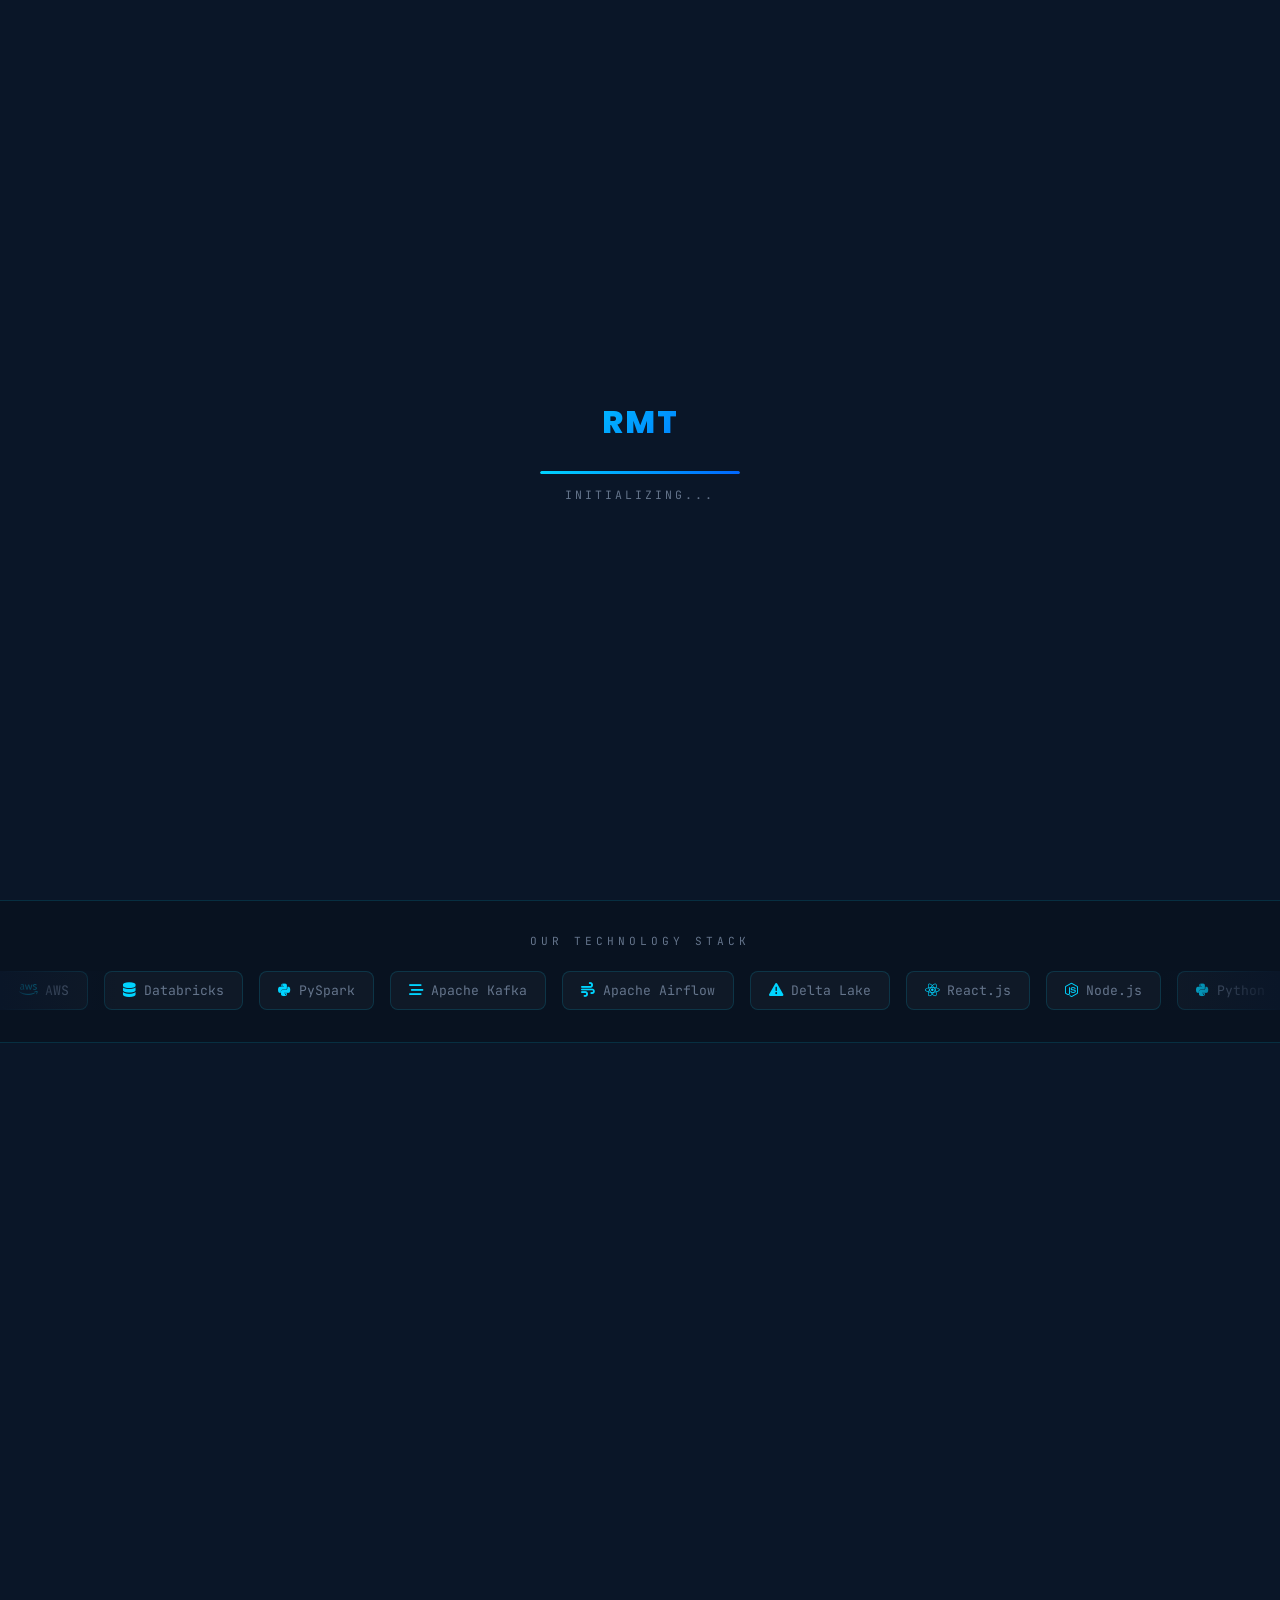
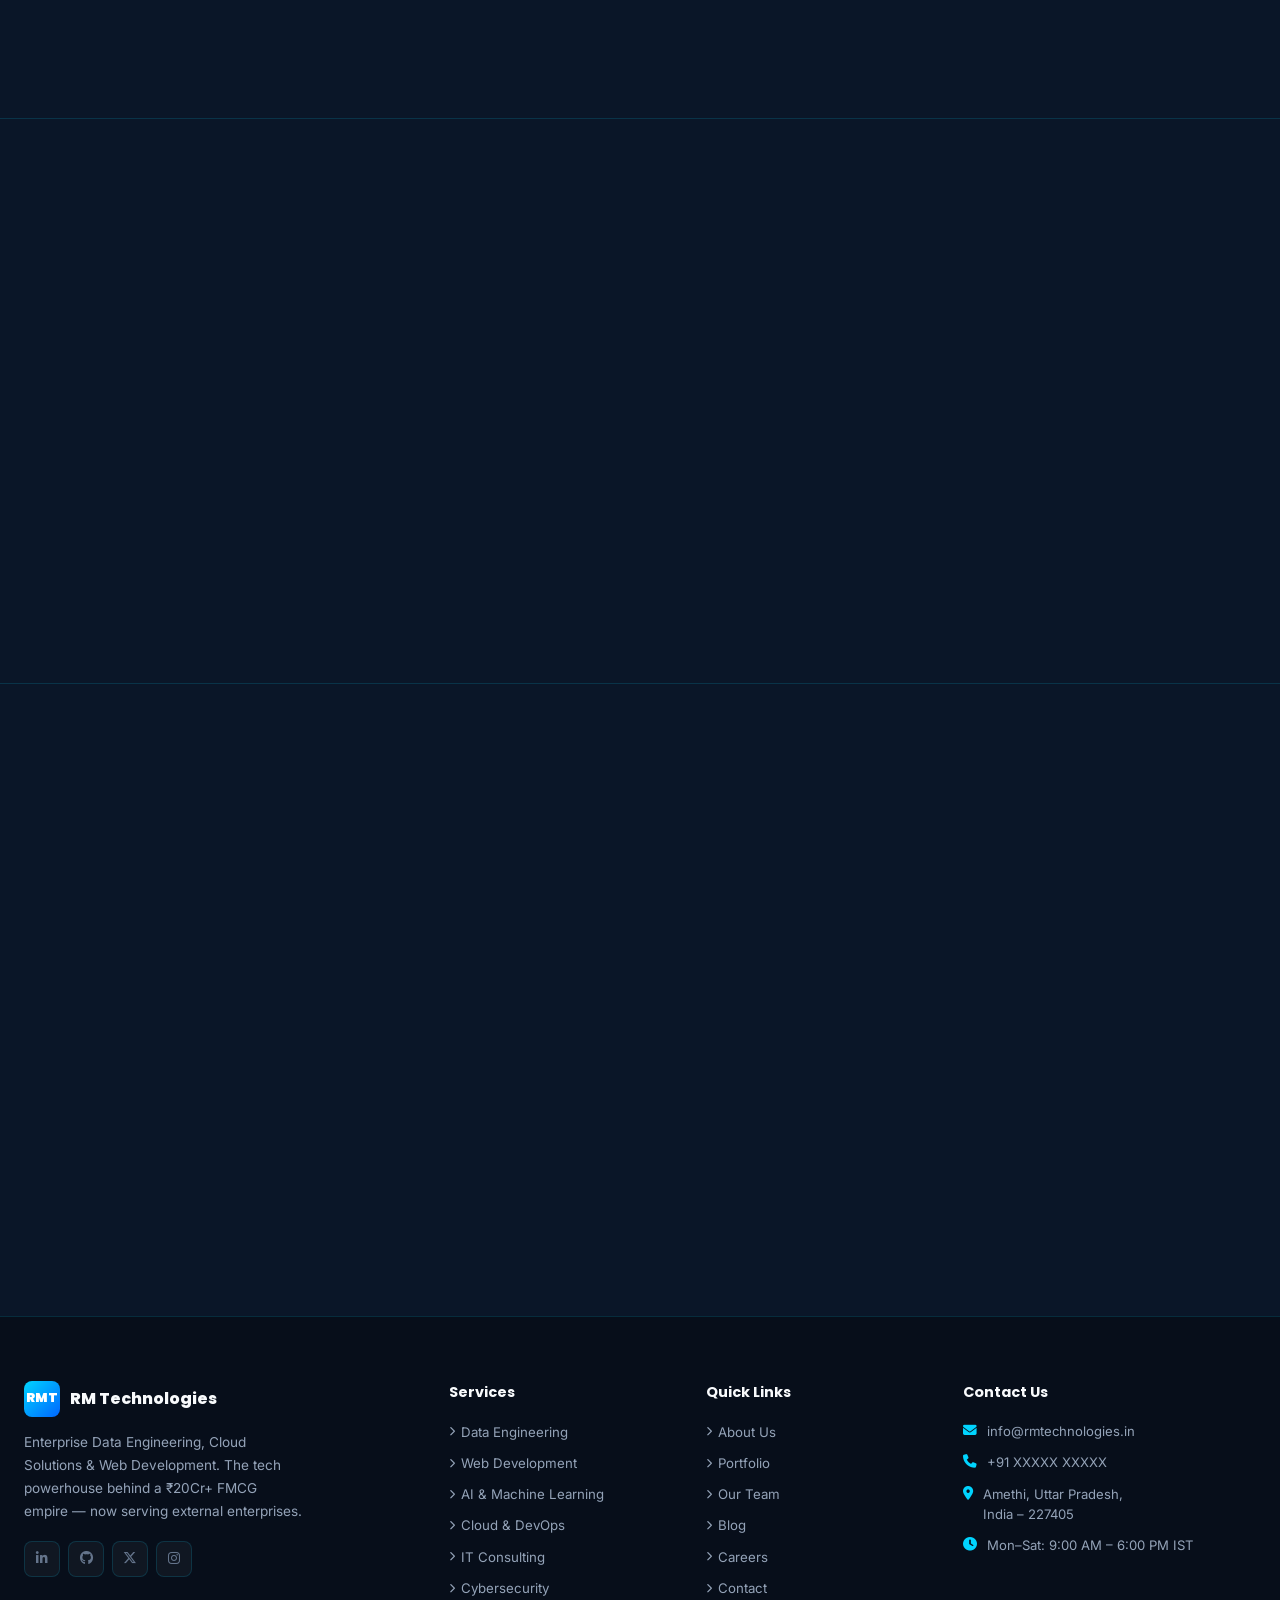
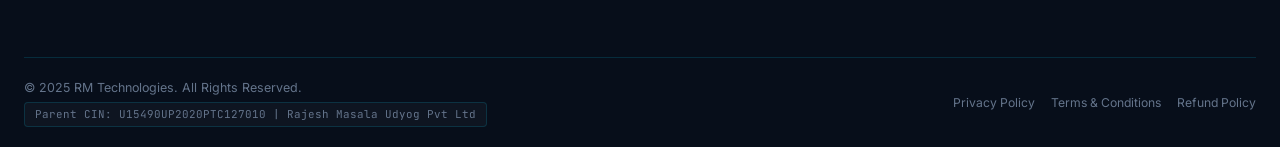
==== index.html @ 4c77b35c "feat: Complete homepage added" ====
<!DOCTYPE html>
<html lang="en">
<head>
  <meta charset="UTF-8">
  <meta name="viewport" content="width=device-width, initial-scale=1.0">
  <meta name="description" content="RM Technologies - Enterprise Data Engineering, Cloud Solutions, Web Development & AI/ML services. Tech subsidiary of Rajesh Masala Udyog Pvt Ltd.">
  <meta name="keywords" content="RM Technologies, Data Engineering, AWS Databricks, Cloud Solutions, Web Development, AI ML, ETL Pipelines, Amethi UP">
  <meta property="og:title" content="RM Technologies | Enterprise Tech Solutions">
  <meta property="og:description" content="From Data to Decisions. Powering Enterprise Technology.">
  <meta property="og:url" content="https://rmtechnologies.in">
  <meta property="og:type" content="website">
  <title>RM Technologies | Enterprise Tech Solutions</title>

  <!-- Font Awesome -->
  <link rel="stylesheet" href="https://cdnjs.cloudflare.com/ajax/libs/font-awesome/6.5.0/css/all.min.css">
  <!-- AOS -->
  <link rel="stylesheet" href="https://unpkg.com/aos@2.3.1/dist/aos.css">
  <!-- Main CSS -->
  <link rel="stylesheet" href="css/style.css">
</head>
<body>

<!-- ═══════════════════════════════════
     LOADER
═══════════════════════════════════ -->
<div id="loader">
  <div class="loader-content">
    <div class="loader-logo">RMT</div>
    <div class="loader-bar"><div class="loader-bar-fill"></div></div>
    <div class="loader-text">INITIALIZING...</div>
  </div>
</div>

<!-- ═══════════════════════════════════
     NAVBAR
═══════════════════════════════════ -->
<nav class="navbar" id="navbar">
  <div class="nav-container">
    <a href="index.html" class="nav-logo">
      <div class="nav-logo-box">RMT</div>
      <span class="nav-logo-text">RM <span>Technologies</span></span>
    </a>
    <div class="nav-links">
      <a href="index.html" class="active">Home</a>
      <a href="about.html">About</a>
      <a href="services.html">Services</a>
      <a href="portfolio.html">Portfolio</a>
      <a href="team.html">Team</a>
      <a href="blog.html">Blog</a>
      <a href="careers.html">Careers</a>
      <a href="contact.html" class="nav-cta">Contact Us</a>
    </div>
    <button class="hamburger" id="hamburger" aria-label="Menu">
      <span></span><span></span><span></span>
    </button>
  </div>
</nav>

<!-- Mobile Nav -->
<div class="mobile-nav" id="mobileNav">
  <a href="index.html">Home</a>
  <a href="about.html">About</a>
  <a href="services.html">Services</a>
  <a href="portfolio.html">Portfolio</a>
  <a href="team.html">Team</a>
  <a href="blog.html">Blog</a>
  <a href="careers.html">Careers</a>
  <a href="contact.html">Contact Us</a>
</div>

<!-- ═══════════════════════════════════
     HERO
═══════════════════════════════════ -->
<section class="hero" id="home">
  <div class="hero-bg"></div>
  <div class="hero-grid"></div>

  <div class="hero-container">
    <!-- Left Content -->
    <div class="hero-content">
      <div class="hero-badge">
        <span class="pulse-dot"></span>
        Enterprise Tech Solutions · Amethi, UP
      </div>

      <h1 class="hero-title">
        From <span class="gradient-text">Data</span> to Decisions.<br>
        Powering <span class="orange-text">Enterprise</span> Tech.
      </h1>

      <p class="hero-subtitle">
        RM Technologies — the tech powerhouse behind a ₹10–20 Crore FMCG empire. 
        We build scalable data pipelines, cloud platforms, and intelligent systems 
        for enterprises across India and beyond.
      </p>

      <div class="hero-mini-stats">
        <div class="mini-stat">
          <div class="mini-stat-num">5000+</div>
          <div class="mini-stat-label">Vendors Managed</div>
        </div>
        <div class="mini-stat">
          <div class="mini-stat-num">1–2M</div>
          <div class="mini-stat-label">Daily Transactions</div>
        </div>
        <div class="mini-stat">
          <div class="mini-stat-num">₹20Cr+</div>
          <div class="mini-stat-label">Revenue Supported</div>
        </div>
        <div class="mini-stat">
          <div class="mini-stat-num">99.9%</div>
          <div class="mini-stat-label">Uptime</div>
        </div>
      </div>

      <div class="hero-buttons">
        <a href="services.html" class="btn-primary">
          <i class="fa-solid fa-rocket"></i> Explore Solutions
        </a>
        <a href="contact.html" class="btn-secondary">
          <i class="fa-solid fa-envelope"></i> Get in Touch
        </a>
      </div>
    </div>

    <!-- Right Visual -->
    <div class="hero-visual">
      <div class="code-window">
        <div class="code-window-header">
          <div class="dot dot-r"></div>
          <div class="dot dot-y"></div>
          <div class="dot dot-g"></div>
          <span class="window-title">medallion_pipeline.py</span>
        </div>
        <div class="code-body">
          <div><span class="ln">01</span><span class="cm"># RM Technologies - Data Platform</span></div>
          <div><span class="ln">02</span><span class="kw">from</span> pyspark.sql <span class="kw">import</span> SparkSession</div>
          <div><span class="ln">03</span><span class="kw">from</span> delta.tables <span class="kw">import</span> DeltaTable</div>
          <div><span class="ln">04</span>&nbsp;</div>
          <div><span class="ln">05</span><span class="fn">def</span> <span class="nm">process_bronze_layer</span>(df):</div>
          <div><span class="ln">06</span>&nbsp;&nbsp;<span class="cm"># 1-2M orders/day · 5000+ vendors</span></div>
          <div><span class="ln">07</span>&nbsp;&nbsp;df = df.<span class="fn">dropDuplicates</span>()</div>
          <div><span class="ln">08</span>&nbsp;&nbsp;df = df.<span class="fn">filter</span>(df.status != <span class="st">"null"</span>)</div>
          <div><span class="ln">09</span>&nbsp;&nbsp;<span class="kw">return</span> df.<span class="fn">write</span>().format(<span class="st">"delta"</span>)</div>
          <div><span class="ln">10</span>&nbsp;</div>
          <div><span class="ln">11</span><span class="cm"># Gold Layer → Analytics Ready ✓</span></div>
          <div><span class="ln">12</span>pipeline.<span class="fn">run</span>(vendors=<span class="nm">5000</span>, mode=<span class="st">"streaming"</span>)</div>
        </div>
      </div>

      <div class="floating-badge top-right">
        <div class="badge-icon blue"><i class="fa-brands fa-aws"></i></div>
        <div class="badge-info">
          <strong>AWS Databricks</strong>
          <small>Active · Medallion Arch</small>
        </div>
      </div>

      <div class="floating-badge bottom-left">
        <div class="badge-icon green"><i class="fa-solid fa-check"></i></div>
        <div class="badge-info">
          <strong>Pipeline Healthy</strong>
          <small>1.2M orders processed</small>
        </div>
      </div>
    </div>
  </div>
</section>

<!-- ═══════════════════════════════════
     TECH STACK MARQUEE
═══════════════════════════════════ -->
<div class="marquee-section">
  <div class="marquee-label">Our Technology Stack</div>
  <div class="marquee-track-wrapper">
    <div class="marquee-track" id="marqueeTrack">
      <div class="marquee-item"><i class="fa-brands fa-aws"></i> AWS</div>
      <div class="marquee-item"><i class="fa-solid fa-database"></i> Databricks</div>
      <div class="marquee-item"><i class="fa-brands fa-python"></i> PySpark</div>
      <div class="marquee-item"><i class="fa-solid fa-stream"></i> Apache Kafka</div>
      <div class="marquee-item"><i class="fa-solid fa-wind"></i> Apache Airflow</div>
      <div class="marquee-item"><i class="fa-solid fa-triangle-exclamation"></i> Delta Lake</div>
      <div class="marquee-item"><i class="fa-brands fa-react"></i> React.js</div>
      <div class="marquee-item"><i class="fa-brands fa-node-js"></i> Node.js</div>
      <div class="marquee-item"><i class="fa-brands fa-python"></i> Python</div>
      <div class="marquee-item"><i class="fa-solid fa-cube"></i> Docker</div>
      <div class="marquee-item"><i class="fa-solid fa-dharmachakra"></i> Kubernetes</div>
      <div class="marquee-item"><i class="fa-solid fa-brain"></i> TensorFlow</div>
      <div class="marquee-item"><i class="fa-solid fa-cloud"></i> Azure</div>
      <div class="marquee-item"><i class="fa-solid fa-code-branch"></i> Terraform</div>
      <!-- Duplicate for seamless loop -->
      <div class="marquee-item"><i class="fa-brands fa-aws"></i> AWS</div>
      <div class="marquee-item"><i class="fa-solid fa-database"></i> Databricks</div>
      <div class="marquee-item"><i class="fa-brands fa-python"></i> PySpark</div>
      <div class="marquee-item"><i class="fa-solid fa-stream"></i> Apache Kafka</div>
      <div class="marquee-item"><i class="fa-solid fa-wind"></i> Apache Airflow</div>
      <div class="marquee-item"><i class="fa-solid fa-triangle-exclamation"></i> Delta Lake</div>
      <div class="marquee-item"><i class="fa-brands fa-react"></i> React.js</div>
      <div class="marquee-item"><i class="fa-brands fa-node-js"></i> Node.js</div>
      <div class="marquee-item"><i class="fa-brands fa-python"></i> Python</div>
      <div class="marquee-item"><i class="fa-solid fa-cube"></i> Docker</div>
      <div class="marquee-item"><i class="fa-solid fa-dharmachakra"></i> Kubernetes</div>
      <div class="marquee-item"><i class="fa-solid fa-brain"></i> TensorFlow</div>
      <div class="marquee-item"><i class="fa-solid fa-cloud"></i> Azure</div>
      <div class="marquee-item"><i class="fa-solid fa-code-branch"></i> Terraform</div>
    </div>
  </div>
</div>

<!-- ═══════════════════════════════════
     ABOUT SNIPPET
═══════════════════════════════════ -->
<section class="section" id="about">
  <div class="container">
    <div style="display:grid; grid-template-columns:1fr 1fr; gap:64px; align-items:center;">
      <div data-aos="fade-right">
        <span class="section-tag">About Us</span>
        <h2 class="section-title">Born in FMCG.<br>Built for <span class="gradient-text">Enterprise Tech.</span></h2>
        <div class="divider-left"></div>
        <p style="color:var(--text-secondary);font-size:0.95rem;line-height:1.8;margin-bottom:16px;">
          RM Technologies started as the internal tech division of 
          <strong style="color:var(--text-primary);">Rajesh Masala Udyog Private Limited</strong> — 
          a leading FMCG company manufacturing masala and food products in Amethi, Uttar Pradesh.
        </p>
        <p style="color:var(--text-secondary);font-size:0.95rem;line-height:1.8;margin-bottom:24px;">
          What began as managing 5000+ vendor relationships and processing 1–2 million daily 
          order transactions evolved into a full-scale enterprise technology company. Today, 
          we bring that same battle-tested expertise to external clients across industries.
        </p>
        <div class="highlight-box">
          💡 "We don't just process data. We power businesses that move India forward."
        </div>
        <br>
        <a href="about.html" class="btn-primary">
          <i class="fa-solid fa-arrow-right"></i> Our Full Story
        </a>
      </div>

      <div data-aos="fade-left">
        <div style="display:grid;grid-template-columns:1fr 1fr;gap:16px;">
          <div style="background:var(--card-bg);border:1px solid var(--border);border-radius:var(--radius);padding:24px;text-align:center;">
            <div style="font-size:2rem;margin-bottom:8px;">🏭</div>
            <div style="font-family:var(--font-heading);font-weight:700;font-size:0.9rem;margin-bottom:4px;">Parent Company</div>
            <div style="font-size:0.78rem;color:var(--text-muted);">Rajesh Masala Udyog Pvt Ltd</div>
          </div>
          <div style="background:var(--card-bg);border:1px solid var(--border);border-radius:var(--radius);padding:24px;text-align:center;">
            <div style="font-size:2rem;margin-bottom:8px;">📍</div>
            <div style="font-family:var(--font-heading);font-weight:700;font-size:0.9rem;margin-bottom:4px;">Based In</div>
            <div style="font-size:0.78rem;color:var(--text-muted);">Amethi, Uttar Pradesh, India</div>
          </div>
          <div style="background:var(--card-bg);border:1px solid var(--border);border-radius:var(--radius);padding:24px;text-align:center;">
            <div style="font-size:2rem;margin-bottom:8px;">🚀</div>
            <div style="font-family:var(--font-heading);font-weight:700;font-size:0.9rem;margin-bottom:4px;">Tech Focus</div>
            <div style="font-size:0.78rem;color:var(--text-muted);">Data · Cloud · AI · Web</div>
          </div>
          <div style="background:var(--card-bg);border:1px solid rgba(0,212,255,0.3);border-radius:var(--radius);padding:24px;text-align:center;background:rgba(0,212,255,0.05);">
            <div style="font-size:2rem;margin-bottom:8px;">⚡</div>
            <div style="font-family:var(--font-heading);font-weight:700;font-size:0.9rem;margin-bottom:4px;">Now Open</div>
            <div style="font-size:0.78rem;color:var(--accent-blue);">Taking External Projects</div>
          </div>
        </div>
      </div>
    </div>
  </div>
</section>

<hr class="section-divider">

<!-- ═══════════════════════════════════
     SERVICES
═══════════════════════════════════ -->
<section class="section" id="services">
  <div class="container">
    <div class="text-center" data-aos="fade-up">
      <span class="section-tag">What We Do</span>
      <h2 class="section-title">Enterprise <span class="gradient-text">Services</span></h2>
      <div class="divider"></div>
      <p class="section-sub">From data pipelines processing millions of transactions to intelligent web platforms — we build tech that scales.</p>
    </div>

    <div class="services-grid">
      <a href="services.html#data-engineering" class="service-card" data-aos="fade-up" data-aos-delay="100">
        <div class="service-icon"><i class="fa-solid fa-database"></i></div>
        <h3>Data Engineering & Analytics</h3>
        <p>Medallion Architecture, real-time ETL pipelines, vendor analytics, and scalable data platforms on AWS Databricks.</p>
        <div class="service-tags">
          <span class="tag">AWS</span>
          <span class="tag">Databricks</span>
          <span class="tag">PySpark</span>
          <span class="tag">Kafka</span>
          <span class="tag">Airflow</span>
        </div>
      </a>

      <a href="services.html#web-dev" class="service-card" data-aos="fade-up" data-aos-delay="150">
        <div class="service-icon"><i class="fa-solid fa-globe"></i></div>
        <h3>Web & Mobile Development</h3>
        <p>Enterprise web apps, vendor portals, mobile apps, and e-commerce platforms built with modern tech stacks.</p>
        <div class="service-tags">
          <span class="tag tag-orange">React</span>
          <span class="tag tag-orange">Node.js</span>
          <span class="tag tag-orange">React Native</span>
          <span class="tag tag-orange">AWS</span>
        </div>
      </a>

      <a href="services.html#ai-ml" class="service-card" data-aos="fade-up" data-aos-delay="200">
        <div class="service-icon"><i class="fa-solid fa-brain"></i></div>
        <h3>AI & Machine Learning</h3>
        <p>Predictive analytics, NLP solutions, AI-powered assistants, and recommendation engines for enterprise decisions.</p>
        <div class="service-tags">
          <span class="tag tag-purple">Python</span>
          <span class="tag tag-purple">TensorFlow</span>
          <span class="tag tag-purple">SageMaker</span>
        </div>
      </a>

      <a href="services.html#cloud" class="service-card" data-aos="fade-up" data-aos-delay="100">
        <div class="service-icon"><i class="fa-solid fa-cloud"></i></div>
        <h3>Cloud & DevOps</h3>
        <p>AWS/Azure cloud setup, CI/CD pipelines, Infrastructure as Code, containerization and monitoring solutions.</p>
        <div class="service-tags">
          <span class="tag">AWS</span>
          <span class="tag">Docker</span>
          <span class="tag">Kubernetes</span>
          <span class="tag">Terraform</span>
        </div>
      </a>

      <a href="services.html#consulting" class="service-card" data-aos="fade-up" data-aos-delay="150">
        <div class="service-icon"><i class="fa-solid fa-handshake"></i></div>
        <h3>IT Consulting & Staffing</h3>
        <p>Tech team augmentation, project-based engagements, and architecture consulting — TCS/Wipro model, startup speed.</p>
        <div class="service-tags">
          <span class="tag tag-orange">Consulting</span>
          <span class="tag tag-orange">Staffing</span>
          <span class="tag tag-orange">Architecture</span>
        </div>
      </a>

      <a href="services.html#security" class="service-card" data-aos="fade-up" data-aos-delay="200">
        <div class="service-icon"><i class="fa-solid fa-shield-halved"></i></div>
        <h3>Cybersecurity</h3>
        <p>Security audits, data protection frameworks, compliance consulting for SOC2 and GDPR standards.</p>
        <div class="service-tags">
          <span class="tag tag-purple">SOC2</span>
          <span class="tag tag-purple">GDPR</span>
          <span class="tag tag-purple">Audits</span>
        </div>
      </a>
    </div>

    <div style="text-align:center;margin-top:40px;" data-aos="fade-up">
      <a href="services.html" class="btn-secondary">
        <i class="fa-solid fa-arrow-right"></i> View All Services
      </a>
    </div>
  </div>
</section>

<hr class="section-divider">

<!-- ═══════════════════════════════════
     STATS
═══════════════════════════════════ -->
<section class="stats-section section-sm">
  <div class="container">
    <div class="stats-grid">
      <div class="stat-card" data-aos="fade-up" data-aos-delay="50">
        <div class="stat-icon"><i class="fa-solid fa-store"></i></div>
        <div class="stat-num" data-count="5000">0</div>
        <div class="stat-label">Vendors Managed</div>
        <div class="stat-sub">Active vendor network</div>
      </div>
      <div class="stat-card" data-aos="fade-up" data-aos-delay="100">
        <div class="stat-icon"><i class="fa-solid fa-chart-line"></i></div>
        <div class="stat-num" data-count="2">0</div>
        <div class="stat-label">Million Orders/Day</div>
        <div class="stat-sub">Real-time processing</div>
      </div>
      <div class="stat-card" data-aos="fade-up" data-aos-delay="150">
        <div class="stat-icon"><i class="fa-solid fa-indian-rupee-sign"></i></div>
        <div class="stat-num" data-prefix="₹" data-suffix="Cr+">20</div>
        <div class="stat-label">Revenue Supported</div>
        <div class="stat-sub">Annual transactions</div>
      </div>
      <div class="stat-card" data-aos="fade-up" data-aos-delay="200">
        <div class="stat-icon"><i class="fa-solid fa-folder-open"></i></div>
        <div class="stat-num" data-count="50">0</div>
        <div class="stat-label">Projects Delivered</div>
        <div class="stat-sub">Internal + external</div>
      </div>
      <div class="stat-card" data-aos="fade-up" data-aos-delay="250">
        <div class="stat-icon"><i class="fa-solid fa-users"></i></div>
        <div class="stat-num" data-count="15">0</div>
        <div class="stat-label">Tech Experts</div>
        <div class="stat-sub">And growing</div>
      </div>
    </div>
  </div>
</section>

<hr class="section-divider">

<!-- ═══════════════════════════════════
     FEATURED PROJECTS
═══════════════════════════════════ -->
<section class="section" id="portfolio">
  <div class="container">
    <div class="text-center" data-aos="fade-up">
      <span class="section-tag">Our Work</span>
      <h2 class="section-title">Featured <span class="gradient-text">Projects</span></h2>
      <div class="divider"></div>
      <p class="section-sub">Real projects. Real scale. Real results — from millions of daily transactions to intelligent enterprise platforms.</p>
    </div>

    <div class="projects-grid">
      <!-- Project 1 -->
      <a href="project-detail.html" class="project-card" data-aos="fade-up" data-aos-delay="100">
        <div class="project-thumb pt-1">
          <div class="project-thumb-icon">🏗️</div>
          <div class="featured-badge">⭐ FEATURED</div>
        </div>
        <div class="project-content">
          <div class="project-client">Rajesh Masala Udyog Pvt Ltd</div>
          <h3>Enterprise Vendor Data Platform</h3>
          <p>End-to-end Medallion Architecture on AWS Databricks managing 5000+ vendors, 1–2M daily orders with real-time analytics.</p>
          <div class="project-metrics">
            <div class="metric">
              <div class="metric-val">5000+</div>
              <div class="metric-key">Vendors</div>
            </div>
            <div class="metric">
              <div class="metric-val">1-2M</div>
              <div class="metric-key">Orders/Day</div>
            </div>
            <div class="metric">
              <div class="metric-val">99.9%</div>
              <div class="metric-key">Uptime</div>
            </div>
          </div>
          <div class="service-tags">
            <span class="tag">Databricks</span>
            <span class="tag">Kafka</span>
            <span class="tag">PySpark</span>
            <span class="tag">Airflow</span>
          </div>
        </div>
      </a>

      <!-- Project 2 -->
      <a href="portfolio.html" class="project-card" data-aos="fade-up" data-aos-delay="150">
        <div class="project-thumb pt-2">
          <div class="project-thumb-icon">🤖</div>
        </div>
        <div class="project-content">
          <div class="project-client">Internal · AI Division</div>
          <h3>AI-Powered Order Prediction System</h3>
          <p>ML model predicting order volumes for 5000+ vendors with 85% accuracy, saving ₹2Cr in operational costs.</p>
          <div class="project-metrics">
            <div class="metric">
              <div class="metric-val">85%</div>
              <div class="metric-key">Accuracy</div>
            </div>
            <div class="metric">
              <div class="metric-val">₹2Cr</div>
              <div class="metric-key">Saved</div>
            </div>
            <div class="metric">
              <div class="metric-val">Real-time</div>
              <div class="metric-key">Inference</div>
            </div>
          </div>
          <div class="service-tags">
            <span class="tag tag-purple">Python</span>
            <span class="tag tag-purple">SageMaker</span>
            <span class="tag tag-purple">ML</span>
          </div>
        </div>
      </a>

      <!-- Project 3 -->
      <a href="portfolio.html" class="project-card" data-aos="fade-up" data-aos-delay="200">
        <div class="project-thumb pt-3">
          <div class="project-thumb-icon">📱</div>
        </div>
        <div class="project-content">
          <div class="project-client">Internal · Mobile Division</div>
          <h3>Vendor Mobile App & Portal</h3>
          <p>Mobile app for 5000+ vendors to place orders, track deliveries, view payments and manage accounts.</p>
          <div class="project-metrics">
            <div class="metric">
              <div class="metric-val">5000+</div>
              <div class="metric-key">Users</div>
            </div>
            <div class="metric">
              <div class="metric-val">4.8★</div>
              <div class="metric-key">Rating</div>
            </div>
            <div class="metric">
              <div class="metric-val">2</div>
              <div class="metric-key">Platforms</div>
            </div>
          </div>
          <div class="service-tags">
            <span class="tag tag-orange">React Native</span>
            <span class="tag tag-orange">Node.js</span>
            <span class="tag tag-orange">MongoDB</span>
          </div>
        </div>
      </a>
    </div>

    <div style="text-align:center;margin-top:40px;" data-aos="fade-up">
      <a href="portfolio.html" class="btn-secondary">
        <i class="fa-solid fa-briefcase"></i> View All Projects
      </a>
    </div>
  </div>
</section>

<hr class="section-divider">

<!-- ═══════════════════════════════════
     WHY CHOOSE US
═══════════════════════════════════ -->
<section class="section">
  <div class="container">
    <div class="text-center" data-aos="fade-up">
      <span class="section-tag">Why RM Technologies</span>
      <h2 class="section-title">Enterprise Scale.<br><span class="gradient-text">Startup Agility.</span></h2>
      <div class="divider"></div>
    </div>

    <div class="why-grid">
      <div class="why-card" data-aos="fade-up" data-aos-delay="50">
        <div class="why-icon">⚡</div>
        <h4>Battle-Tested at Scale</h4>
        <p>Our systems process 1–2 million transactions daily for a real ₹10–20 Crore FMCG business. We don't just talk scale — we live it.</p>
      </div>
      <div class="why-card" data-aos="fade-up" data-aos-delay="100">
        <div class="why-icon">🧠</div>
        <h4>Deep Tech Expertise</h4>
        <p>AWS Databricks, Kafka, PySpark, Airflow, Delta Lake — our engineers work with cutting-edge enterprise tech daily.</p>
      </div>
      <div class="why-card" data-aos="fade-up" data-aos-delay="150">
        <div class="why-icon">🚀</div>
        <h4>End-to-End Delivery</h4>
        <p>From architecture design to CI/CD deployment — we own the full tech lifecycle so you don't have to manage multiple vendors.</p>
      </div>
      <div class="why-card" data-aos="fade-up" data-aos-delay="50">
        <div class="why-icon">🛡️</div>
        <h4>Data Quality First</h4>
        <p>Automated validation checks, Delta Lake optimization, and data quality frameworks ensure your data is always reliable.</p>
      </div>
      <div class="why-card" data-aos="fade-up" data-aos-delay="100">
        <div class="why-icon">💰</div>
        <h4>Cost-Effective Solutions</h4>
        <p>Enterprise-grade tech at competitive Indian pricing. Get TCS/Wipro quality without the TCS/Wipro price tag.</p>
      </div>
      <div class="why-card" data-aos="fade-up" data-aos-delay="150">
        <div class="why-icon">🤝</div>
        <h4>Long-term Partnership</h4>
        <p>We don't disappear after delivery. Our support, monitoring, and continuous improvement model keeps your systems healthy.</p>
      </div>
    </div>
  </div>
</section>

<hr class="section-divider">

<!-- ═══════════════════════════════════
     TESTIMONIALS
═══════════════════════════════════ -->
<section class="section">
  <div class="container">
    <div class="text-center" data-aos="fade-up">
      <span class="section-tag">Testimonials</span>
      <h2 class="section-title">What Our <span class="gradient-text">Clients Say</span></h2>
      <div class="divider"></div>
    </div>

    <div class="testi-grid">
      <div class="testi-card" data-aos="fade-up" data-aos-delay="100">
        <div class="stars">★★★★★</div>
        <p>"RM Technologies transformed our vendor management completely. What used to take days now happens in real-time. The Databricks pipeline they built is rock-solid."</p>
        <div class="testi-author">
          <div class="t-avatar" style="background:linear-gradient(135deg,#00D4FF,#0066FF);">RK</div>
          <div>
            <div class="t-name">Rajesh Kumar Agrahari</div>
            <div class="t-role">Director, Rajesh Masala Udyog Pvt Ltd</div>
          </div>
        </div>
      </div>

      <div class="testi-card" data-aos="fade-up" data-aos-delay="150">
        <div class="stars">★★★★★</div>
        <p>"Their data engineering team built our entire analytics infrastructure from scratch. The AI-powered dashboards give us insights we never had before. Exceptional work!"</p>
        <div class="testi-author">
          <div class="t-avatar" style="background:linear-gradient(135deg,#FF6B35,#FF4500);">AK</div>
          <div>
            <div class="t-name">Ankit Kumar</div>
            <div class="t-role">Operations Head, FMCG Sector</div>
          </div>
        </div>
      </div>

      <div class="testi-card" data-aos="fade-up" data-aos-delay="200">
        <div class="stars">★★★★★</div>
        <p>"From mobile app to backend APIs to data pipelines — RM Technologies handled everything. The vendor app has 5000+ active users and zero downtime issues."</p>
        <div class="testi-author">
          <div class="t-avatar" style="background:linear-gradient(135deg,#7C3AED,#4F46E5);">PS</div>
          <div>
            <div class="t-name">Priya Sharma</div>
            <div class="t-role">Product Manager, Retail Tech</div>
          </div>
        </div>
      </div>
    </div>
  </div>
</section>

<hr class="section-divider">

<!-- ═══════════════════════════════════
     CAREERS CTA
═══════════════════════════════════ -->
<section class="section">
  <div class="container">
    <div class="cta-box" data-aos="fade-up">
      <span class="section-tag">Join The Team</span>
      <h2>Build Your Career at<br><span class="gradient-text">RM Technologies</span></h2>
      <p>Work on real enterprise projects processing millions of transactions. Learn cutting-edge tech. Grow fast in Amethi's first data-driven tech company.</p>
      <div class="cta-btns">
        <a href="careers.html" class="btn-primary">
          <i class="fa-solid fa-briefcase"></i> View Open Positions
        </a>
        <a href="contact.html" class="btn-secondary">
          <i class="fa-solid fa-paper-plane"></i> Send Your Resume
        </a>
      </div>
    </div>
  </div>
</section>

<!-- ═══════════════════════════════════
     FOOTER
═══════════════════════════════════ -->
<footer>
  <div class="container">
    <div class="footer-grid">

      <!-- Brand -->
      <div class="footer-brand">
        <div class="footer-brand-logo">
          <div class="footer-logo-box">RMT</div>
          <span class="footer-logo-name">RM Technologies</span>
        </div>
        <p>Enterprise Data Engineering, Cloud Solutions & Web Development. The tech powerhouse behind a ₹20Cr+ FMCG empire — now serving external enterprises.</p>
        <div class="social-links">
          <a href="#" class="social-btn" aria-label="LinkedIn"><i class="fa-brands fa-linkedin-in"></i></a>
          <a href="#" class="social-btn" aria-label="GitHub"><i class="fa-brands fa-github"></i></a>
          <a href="#" class="social-btn" aria-label="Twitter"><i class="fa-brands fa-x-twitter"></i></a>
          <a href="#" class="social-btn" aria-label="Instagram"><i class="fa-brands fa-instagram"></i></a>
        </div>
      </div>

      <!-- Services -->
      <div class="footer-col">
        <h5>Services</h5>
        <ul>
          <li><a href="services.html#data-engineering"><i class="fa-solid fa-chevron-right" style="font-size:0.6rem;"></i> Data Engineering</a></li>
          <li><a href="services.html#web-dev"><i class="fa-solid fa-chevron-right" style="font-size:0.6rem;"></i> Web Development</a></li>
          <li><a href="services.html#ai-ml"><i class="fa-solid fa-chevron-right" style="font-size:0.6rem;"></i> AI & Machine Learning</a></li>
          <li><a href="services.html#cloud"><i class="fa-solid fa-chevron-right" style="font-size:0.6rem;"></i> Cloud & DevOps</a></li>
          <li><a href="services.html#consulting"><i class="fa-solid fa-chevron-right" style="font-size:0.6rem;"></i> IT Consulting</a></li>
          <li><a href="services.html#security"><i class="fa-solid fa-chevron-right" style="font-size:0.6rem;"></i> Cybersecurity</a></li>
        </ul>
      </div>

      <!-- Quick Links -->
      <div class="footer-col">
        <h5>Quick Links</h5>
        <ul>
          <li><a href="about.html"><i class="fa-solid fa-chevron-right" style="font-size:0.6rem;"></i> About Us</a></li>
          <li><a href="portfolio.html"><i class="fa-solid fa-chevron-right" style="font-size:0.6rem;"></i> Portfolio</a></li>
          <li><a href="team.html"><i class="fa-solid fa-chevron-right" style="font-size:0.6rem;"></i> Our Team</a></li>
          <li><a href="blog.html"><i class="fa-solid fa-chevron-right" style="font-size:0.6rem;"></i> Blog</a></li>
          <li><a href="careers.html"><i class="fa-solid fa-chevron-right" style="font-size:0.6rem;"></i> Careers</a></li>
          <li><a href="contact.html"><i class="fa-solid fa-chevron-right" style="font-size:0.6rem;"></i> Contact</a></li>
        </ul>
      </div>

      <!-- Contact -->
      <div class="footer-col">
        <h5>Contact Us</h5>
        <div class="footer-contact-row">
          <i class="fa-solid fa-envelope"></i>
          <span><a href="mailto:info@rmtechnologies.in" style="color:var(--text-secondary);">info@rmtechnologies.in</a></span>
        </div>
        <div class="footer-contact-row">
          <i class="fa-solid fa-phone"></i>
          <span>+91 XXXXX XXXXX</span>
        </div>
        <div class="footer-contact-row">
          <i class="fa-solid fa-location-dot"></i>
          <span>Amethi, Uttar Pradesh,<br>India – 227405</span>
        </div>
        <div class="footer-contact-row">
          <i class="fa-solid fa-clock"></i>
          <span>Mon–Sat: 9:00 AM – 6:00 PM IST</span>
        </div>
      </div>
    </div>

    <!-- Footer Bottom -->
    <div class="footer-bottom">
      <div class="footer-bottom-left">
        <p>© 2025 RM Technologies. All Rights Reserved.</p>
        <span class="footer-cin">Parent CIN: U15490UP2020PTC127010 | Rajesh Masala Udyog Pvt Ltd</span>
      </div>
      <div class="footer-bottom-right">
        <a href="privacy.html">Privacy Policy</a>
        <a href="terms.html">Terms & Conditions</a>
        <a href="refund.html">Refund Policy</a>
      </div>
    </div>
  </div>
</footer>

<!-- ═══════════════════════════════════
     FLOATING BUTTONS
═══════════════════════════════════ -->
<a href="https://wa.me/91XXXXXXXXXX" class="whatsapp-float" target="_blank" aria-label="WhatsApp">
  <i class="fa-brands fa-whatsapp"></i>
</a>

<button class="back-top" id="backTop" aria-label="Back to top">
  <i class="fa-solid fa-arrow-up"></i>
</button>

<!-- ═══════════════════════════════════
     SCRIPTS
═══════════════════════════════════ -->
<script src="https://unpkg.com/aos@2.3.1/dist/aos.js"></script>
<script src="js/main.js"></script>

</body>
</html>
---- css/style.css ----
@import url('https://fonts.googleapis.com/css2?family=Poppins:wght@300;400;500;600;700;800;900&family=Inter:wght@300;400;500;600;700&family=JetBrains+Mono:wght@400;500&display=swap');

:root {
  --primary: #0A1628;
  --secondary: #0D2137;
  --accent-blue: #00D4FF;
  --accent-orange: #FF6B35;
  --accent-purple: #7C3AED;
  --text-primary: #F8FAFC;
  --text-secondary: #94A3B8;
  --text-muted: #64748B;
  --border: rgba(0, 212, 255, 0.15);
  --card-bg: rgba(13, 33, 55, 0.8);
  --glass: rgba(255, 255, 255, 0.05);
  --gradient-main: linear-gradient(135deg, #00D4FF 0%, #0066FF 100%);
  --gradient-orange: linear-gradient(135deg, #FF6B35 0%, #FF4500 100%);
  --gradient-purple: linear-gradient(135deg, #7C3AED 0%, #4F46E5 100%);
  --shadow-blue: 0 0 30px rgba(0, 212, 255, 0.3);
  --shadow-card: 0 20px 60px rgba(0, 0, 0, 0.4);
  --radius: 12px;
  --radius-lg: 20px;
  --transition: all 0.3s ease;
  --font-heading: 'Poppins', sans-serif;
  --font-body: 'Inter', sans-serif;
  --font-mono: 'JetBrains Mono', monospace;
}

*, *::before, *::after {
  margin: 0;
  padding: 0;
  box-sizing: border-box;
}

html { scroll-behavior: smooth; }

body {
  font-family: var(--font-body);
  background-color: var(--primary);
  color: var(--text-primary);
  line-height: 1.6;
  overflow-x: hidden;
}

a { text-decoration: none; color: inherit; transition: var(--transition); }
img { max-width: 100%; height: auto; }
ul { list-style: none; }

::-webkit-scrollbar { width: 6px; }
::-webkit-scrollbar-track { background: var(--primary); }
::-webkit-scrollbar-thumb { background: var(--accent-blue); border-radius: 3px; }
::selection { background: rgba(0, 212, 255, 0.3); color: white; }

/* ── LOADER ── */
#loader {
  position: fixed;
  inset: 0;
  background: var(--primary);
  display: flex;
  align-items: center;
  justify-content: center;
  z-index: 9999;
  transition: opacity 0.6s ease;
}
#loader.hidden { opacity: 0; pointer-events: none; }

.loader-content { text-align: center; }

.loader-logo {
  font-family: var(--font-heading);
  font-size: 2rem;
  font-weight: 800;
  background: var(--gradient-main);
  -webkit-background-clip: text;
  -webkit-text-fill-color: transparent;
  margin-bottom: 24px;
  letter-spacing: 2px;
}

.loader-bar {
  width: 200px;
  height: 3px;
  background: rgba(255,255,255,0.1);
  border-radius: 2px;
  overflow: hidden;
  margin: 0 auto 12px;
}

.loader-bar-fill {
  height: 100%;
  background: var(--gradient-main);
  border-radius: 2px;
  animation: loaderFill 1.8s ease forwards;
}

.loader-text {
  font-family: var(--font-mono);
  font-size: 0.72rem;
  color: var(--text-muted);
  letter-spacing: 3px;
}

@keyframes loaderFill {
  from { width: 0; }
  to { width: 100%; }
}

/* ── NAVBAR ── */
.navbar {
  position: fixed;
  top: 0; left: 0; right: 0;
  z-index: 1000;
  padding: 20px 0;
  transition: var(--transition);
}

.navbar.scrolled {
  background: rgba(10, 22, 40, 0.96);
  backdrop-filter: blur(20px);
  border-bottom: 1px solid var(--border);
  padding: 14px 0;
  box-shadow: 0 4px 30px rgba(0,0,0,0.3);
}

.nav-container {
  max-width: 1280px;
  margin: 0 auto;
  padding: 0 24px;
  display: flex;
  align-items: center;
  justify-content: space-between;
}

.nav-logo {
  display: flex;
  align-items: center;
  gap: 10px;
}

.nav-logo-box {
  width: 38px;
  height: 38px;
  background: var(--gradient-main);
  border-radius: 8px;
  display: flex;
  align-items: center;
  justify-content: center;
  font-family: var(--font-heading);
  font-weight: 900;
  font-size: 0.85rem;
  color: white;
  letter-spacing: -1px;
}

.nav-logo-text {
  font-family: var(--font-heading);
  font-weight: 800;
  font-size: 1.1rem;
  color: var(--text-primary);
}

.nav-logo-text span {
  background: var(--gradient-main);
  -webkit-background-clip: text;
  -webkit-text-fill-color: transparent;
}

.nav-links {
  display: flex;
  align-items: center;
  gap: 4px;
}

.nav-links a {
  color: var(--text-secondary);
  font-size: 0.88rem;
  font-weight: 500;
  padding: 8px 14px;
  border-radius: 8px;
  transition: var(--transition);
}

.nav-links a:hover,
.nav-links a.active {
  color: var(--accent-blue);
  background: rgba(0, 212, 255, 0.08);
}

.nav-cta {
  background: var(--gradient-main) !important;
  color: white !important;
  -webkit-text-fill-color: white !important;
  padding: 10px 22px !important;
  border-radius: 8px !important;
  font-weight: 600 !important;
  box-shadow: var(--shadow-blue);
  margin-left: 8px;
}

.nav-cta:hover {
  transform: translateY(-2px);
  box-shadow: 0 8px 25px rgba(0, 212, 255, 0.5) !important;
}

.hamburger {
  display: none;
  flex-direction: column;
  gap: 5px;
  background: none;
  border: none;
  cursor: pointer;
  padding: 4px;
}

.hamburger span {
  display: block;
  width: 24px;
  height: 2px;
  background: var(--text-primary);
  border-radius: 2px;
  transition: var(--transition);
}

.hamburger.active span:nth-child(1) { transform: translateY(7px) rotate(45deg); }
.hamburger.active span:nth-child(2) { opacity: 0; }
.hamburger.active span:nth-child(3) { transform: translateY(-7px) rotate(-45deg); }

.mobile-nav {
  display: none;
  position: fixed;
  top: 66px; left: 0; right: 0;
  background: rgba(10, 22, 40, 0.98);
  backdrop-filter: blur(20px);
  border-bottom: 1px solid var(--border);
  padding: 16px 24px 24px;
  z-index: 999;
  flex-direction: column;
  gap: 6px;
}

.mobile-nav.open { display: flex; }

.mobile-nav a {
  color: var(--text-secondary);
  font-size: 0.95rem;
  font-weight: 500;
  padding: 12px 16px;
  border-radius: 8px;
  transition: var(--transition);
}

.mobile-nav a:hover { color: var(--accent-blue); background: rgba(0,212,255,0.08); }

/* ── BUTTONS ── */
.btn-primary {
  display: inline-flex;
  align-items: center;
  gap: 8px;
  background: var(--gradient-main);
  color: white;
  padding: 13px 26px;
  border-radius: 10px;
  font-weight: 600;
  font-size: 0.92rem;
  border: none;
  cursor: pointer;
  transition: var(--transition);
  box-shadow: var(--shadow-blue);
}

.btn-primary:hover {
  transform: translateY(-3px);
  box-shadow: 0 12px 35px rgba(0,212,255,0.45);
  color: white;
}

.btn-secondary {
  display: inline-flex;
  align-items: center;
  gap: 8px;
  background: transparent;
  color: var(--text-primary);
  padding: 13px 26px;
  border-radius: 10px;
  font-weight: 600;
  font-size: 0.92rem;
  border: 1px solid rgba(255,255,255,0.2);
  cursor: pointer;
  transition: var(--transition);
}

.btn-secondary:hover {
  border-color: var(--accent-blue);
  color: var(--accent-blue);
  background: rgba(0,212,255,0.08);
  transform: translateY(-3px);
}

.btn-orange {
  background: var(--gradient-orange) !important;
  box-shadow: 0 0 30px rgba(255,107,53,0.3) !important;
}

.btn-orange:hover {
  box-shadow: 0 12px 35px rgba(255,107,53,0.5) !important;
}

/* ── HERO ── */
.hero {
  position: relative;
  min-height: 100vh;
  display: flex;
  align-items: center;
  padding: 120px 0 80px;
  overflow: hidden;
}

.hero-bg {
  position: absolute;
  inset: 0;
  background:
    radial-gradient(ellipse at 20% 50%, rgba(0,212,255,0.07) 0%, transparent 60%),
    radial-gradient(ellipse at 80% 20%, rgba(255,107,53,0.05) 0%, transparent 50%),
    radial-gradient(ellipse at 60% 80%, rgba(124,58,237,0.04) 0%, transparent 50%);
}

.hero-grid {
  position: absolute;
  inset: 0;
  background-image:
    linear-gradient(rgba(0,212,255,0.04) 1px, transparent 1px),
    linear-gradient(90deg, rgba(0,212,255,0.04) 1px, transparent 1px);
  background-size: 50px 50px;
}

.hero-container {
  max-width: 1280px;
  margin: 0 auto;
  padding: 0 24px;
  position: relative;
  z-index: 2;
  display: grid;
  grid-template-columns: 1.1fr 0.9fr;
  gap: 60px;
  align-items: center;
}

.hero-badge {
  display: inline-flex;
  align-items: center;
  gap: 8px;
  background: rgba(0,212,255,0.08);
  border: 1px solid rgba(0,212,255,0.25);
  border-radius: 50px;
  padding: 6px 16px;
  font-size: 0.78rem;
  font-family: var(--font-mono);
  color: var(--accent-blue);
  margin-bottom: 22px;
}

.hero-badge .pulse-dot {
  width: 6px;
  height: 6px;
  background: var(--accent-blue);
  border-radius: 50%;
  animation: pulseDot 2s infinite;
}

.hero-title {
  font-family: var(--font-heading);
  font-size: clamp(2rem, 4vw, 3.6rem);
  font-weight: 800;
  line-height: 1.15;
  margin-bottom: 18px;
}

.gradient-text {
  background: var(--gradient-main);
  -webkit-background-clip: text;
  -webkit-text-fill-color: transparent;
  background-clip: text;
}

.orange-text {
  background: var(--gradient-orange);
  -webkit-background-clip: text;
  -webkit-text-fill-color: transparent;
  background-clip: text;
}

.hero-subtitle {
  font-size: 1rem;
  color: var(--text-secondary);
  line-height: 1.75;
  margin-bottom: 28px;
  max-width: 520px;
}

.hero-mini-stats {
  display: flex;
  gap: 28px;
  margin-bottom: 32px;
  padding: 16px 0;
  border-top: 1px solid var(--border);
  border-bottom: 1px solid var(--border);
}

.mini-stat-num {
  font-family: var(--font-heading);
  font-size: 1.3rem;
  font-weight: 700;
  color: var(--accent-blue);
}

.mini-stat-label {
  font-size: 0.72rem;
  color: var(--text-muted);
  margin-top: 2px;
}

.hero-buttons {
  display: flex;
  gap: 14px;
  flex-wrap: wrap;
}

/* Hero Visual */
.hero-visual {
  position: relative;
  animation: floatAnim 6s ease-in-out infinite;
}

.code-window {
  background: #0D1F35;
  border: 1px solid var(--border);
  border-radius: 14px;
  overflow: hidden;
  box-shadow: var(--shadow-card), 0 0 60px rgba(0,212,255,0.1);
}

.code-window-header {
  background: rgba(0,0,0,0.3);
  padding: 12px 16px;
  display: flex;
  align-items: center;
  gap: 8px;
  border-bottom: 1px solid var(--border);
}

.dot { width: 10px; height: 10px; border-radius: 50%; }
.dot-r { background: #FF5F57; }
.dot-y { background: #FEBC2E; }
.dot-g { background: #28C840; }

.window-title {
  font-family: var(--font-mono);
  font-size: 0.72rem;
  color: var(--text-muted);
  margin-left: 8px;
}

.code-body {
  padding: 20px;
  font-family: var(--font-mono);
  font-size: 0.78rem;
  line-height: 1.9;
  color: var(--text-secondary);
}

.code-body .kw { color: #00D4FF; }
.code-body .fn { color: #7C3AED; }
.code-body .st { color: #FF6B35; }
.code-body .cm { color: #4A5568; }
.code-body .nm { color: #28C840; }
.code-body .ln { color: #374151; margin-right: 16px; user-select: none; }

.floating-badge {
  position: absolute;
  background: rgba(13,33,55,0.95);
  border: 1px solid var(--border);
  border-radius: 10px;
  padding: 10px 14px;
  backdrop-filter: blur(10px);
  display: flex;
  align-items: center;
  gap: 8px;
  font-size: 0.78rem;
  white-space: nowrap;
}

.floating-badge.top-right {
  top: -16px;
  right: -16px;
  animation: floatAnim 4s ease-in-out infinite;
}

.floating-badge.bottom-left {
  bottom: -16px;
  left: -16px;
  animation: floatAnim 5s ease-in-out infinite reverse;
}

.badge-icon {
  width: 28px;
  height: 28px;
  border-radius: 6px;
  display: flex;
  align-items: center;
  justify-content: center;
  font-size: 0.85rem;
}

.badge-icon.blue { background: rgba(0,212,255,0.15); color: var(--accent-blue); }
.badge-icon.green { background: rgba(40,200,100,0.15); color: #28C864; }

.badge-info strong {
  display: block;
  font-family: var(--font-heading);
  font-size: 0.82rem;
  color: var(--text-primary);
}

.badge-info small { color: var(--text-muted); font-size: 0.68rem; }

/* ── SECTIONS ── */
.section { padding: 88px 0; }
.section-sm { padding: 60px 0; }

.container {
  max-width: 1280px;
  margin: 0 auto;
  padding: 0 24px;
}

.section-tag {
  display: inline-block;
  font-family: var(--font-mono);
  font-size: 0.72rem;
  color: var(--accent-blue);
  letter-spacing: 3px;
  text-transform: uppercase;
  margin-bottom: 10px;
}

.section-title {
  font-family: var(--font-heading);
  font-size: clamp(1.7rem, 3vw, 2.6rem);
  font-weight: 800;
  line-height: 1.2;
  margin-bottom: 14px;
}

.section-sub {
  font-size: 0.97rem;
  color: var(--text-secondary);
  line-height: 1.75;
  max-width: 580px;
}

.text-center { text-align: center; }
.text-center .section-sub { margin: 0 auto; }

.divider {
  width: 48px;
  height: 3px;
  background: var(--gradient-main);
  border-radius: 2px;
  margin: 14px auto;
}

.divider-left { margin: 14px 0; }

/* ── MARQUEE (Tech Stack) ── */
.marquee-section {
  padding: 32px 0;
  background: rgba(0,0,0,0.2);
  border-top: 1px solid var(--border);
  border-bottom: 1px solid var(--border);
  overflow: hidden;
}

.marquee-label {
  text-align: center;
  font-family: var(--font-mono);
  font-size: 0.7rem;
  color: var(--text-muted);
  letter-spacing: 4px;
  text-transform: uppercase;
  margin-bottom: 20px;
}

.marquee-track-wrapper {
  position: relative;
  overflow: hidden;
}

.marquee-track-wrapper::before,
.marquee-track-wrapper::after {
  content: '';
  position: absolute;
  top: 0; bottom: 0;
  width: 120px;
  z-index: 2;
}

.marquee-track-wrapper::before {
  left: 0;
  background: linear-gradient(90deg, rgba(10,22,40,1), transparent);
}

.marquee-track-wrapper::after {
  right: 0;
  background: linear-gradient(-90deg, rgba(10,22,40,1), transparent);
}

.marquee-track {
  display: flex;
  gap: 16px;
  animation: marqueeScroll 30s linear infinite;
  width: max-content;
}

.marquee-item {
  display: flex;
  align-items: center;
  gap: 8px;
  padding: 8px 18px;
  background: rgba(255,255,255,0.03);
  border: 1px solid var(--border);
  border-radius: 8px;
  font-family: var(--font-mono);
  font-size: 0.82rem;
  color: var(--text-muted);
  white-space: nowrap;
  transition: var(--transition);
}

.marquee-item i { color: var(--accent-blue); font-size: 0.9rem; }

/* ── SERVICE CARDS ── */
.services-grid {
  display: grid;
  grid-template-columns: repeat(3, 1fr);
  gap: 22px;
  margin-top: 48px;
}

.service-card {
  background: var(--card-bg);
  border: 1px solid var(--border);
  border-radius: var(--radius-lg);
  padding: 30px;
  transition: var(--transition);
  position: relative;
  overflow: hidden;
  cursor: pointer;
  text-decoration: none;
  display: block;
  color: inherit;
}

.service-card::after {
  content: '';
  position: absolute;
  top: 0; left: 0; right: 0;
  height: 3px;
  background: var(--gradient-main);
  transform: scaleX(0);
  transform-origin: left;
  transition: var(--transition);
}

.service-card:hover {
  transform: translateY(-8px);
  border-color: rgba(0,212,255,0.35);
  box-shadow: var(--shadow-card);
  color: inherit;
}

.service-card:hover::after { transform: scaleX(1); }

.service-icon {
  width: 52px;
  height: 52px;
  background: rgba(0,212,255,0.1);
  border: 1px solid rgba(0,212,255,0.2);
  border-radius: var(--radius);
  display: flex;
  align-items: center;
  justify-content: center;
  font-size: 1.3rem;
  color: var(--accent-blue);
  margin-bottom: 18px;
  transition: var(--transition);
}

.service-card:hover .service-icon {
  background: rgba(0,212,255,0.2);
  transform: scale(1.1) rotate(5deg);
}

.service-card h3 {
  font-family: var(--font-heading);
  font-size: 1.05rem;
  font-weight: 700;
  margin-bottom: 10px;
}

.service-card p {
  font-size: 0.85rem;
  color: var(--text-secondary);
  line-height: 1.7;
  margin-bottom: 16px;
}

.service-tags {
  display: flex;
  flex-wrap: wrap;
  gap: 6px;
}

.tag {
  font-family: var(--font-mono);
  font-size: 0.68rem;
  padding: 3px 9px;
  background: rgba(0,212,255,0.07);
  border: 1px solid rgba(0,212,255,0.18);
  border-radius: 4px;
  color: var(--accent-blue);
}

.tag-orange {
  background: rgba(255,107,53,0.07);
  border-color: rgba(255,107,53,0.18);
  color: var(--accent-orange);
}

.tag-purple {
  background: rgba(124,58,237,0.07);
  border-color: rgba(124,58,237,0.18);
  color: var(--accent-purple);
}

/* ── STATS ── */
.stats-section {
  background: rgba(0,212,255,0.02);
  border-top: 1px solid var(--border);
  border-bottom: 1px solid var(--border);
}

.stats-grid {
  display: grid;
  grid-template-columns: repeat(5, 1fr);
  gap: 0;
}

.stat-card {
  text-align: center;
  padding: 40px 20px;
  border-right: 1px solid var(--border);
  position: relative;
}

.stat-card:last-child { border-right: none; }

.stat-icon {
  font-size: 1.5rem;
  margin-bottom: 12px;
  color: var(--accent-blue);
  opacity: 0.7;
}

.stat-num {
  font-family: var(--font-heading);
  font-size: 2.2rem;
  font-weight: 800;
  background: var(--gradient-main);
  -webkit-background-clip: text;
  -webkit-text-fill-color: transparent;
  background-clip: text;
  line-height: 1;
  margin-bottom: 8px;
}

.stat-label {
  font-size: 0.82rem;
  color: var(--text-secondary);
  font-weight: 500;
}

.stat-sub {
  font-family: var(--font-mono);
  font-size: 0.67rem;
  color: var(--text-muted);
  margin-top: 4px;
}

/* ── PROJECT CARDS ── */
.projects-grid {
  display: grid;
  grid-template-columns: repeat(3, 1fr);
  gap: 22px;
  margin-top: 48px;
}

.project-card {
  background: var(--card-bg);
  border: 1px solid var(--border);
  border-radius: var(--radius-lg);
  overflow: hidden;
  transition: var(--transition);
  display: block;
  color: inherit;
}

.project-card:hover {
  transform: translateY(-8px);
  border-color: rgba(0,212,255,0.35);
  box-shadow: var(--shadow-card);
  color: inherit;
}

.project-thumb {
  height: 175px;
  display: flex;
  align-items: center;
  justify-content: center;
  position: relative;
  overflow: hidden;
}

.pt-1 { background: linear-gradient(135deg, #071525, #0D2137, rgba(0,212,255,0.15)); }
.pt-2 { background: linear-gradient(135deg, #120828, #1E0F40, rgba(124,58,237,0.15)); }
.pt-3 { background: linear-gradient(135deg, #1A0A0A, #2D1010, rgba(255,107,53,0.15)); }
.pt-4 { background: linear-gradient(135deg, #071A10, #0D2A18, rgba(40,200,100,0.15)); }
.pt-5 { background: linear-gradient(135deg, #1A1207, #2D1F0A, rgba(254,188,46,0.15)); }
.pt-6 { background: linear-gradient(135deg, #07101A, #0D1A28, rgba(0,102,255,0.15)); }

.project-thumb-icon { font-size: 3.5rem; opacity: 0.5; }

.featured-badge {
  position: absolute;
  top: 12px; left: 12px;
  background: var(--gradient-main);
  color: white;
  font-size: 0.68rem;
  font-weight: 700;
  padding: 4px 12px;
  border-radius: 50px;
  font-family: var(--font-mono);
  letter-spacing: 1px;
}

.project-content { padding: 22px; }

.project-client {
  font-family: var(--font-mono);
  font-size: 0.68rem;
  color: var(--accent-blue);
  letter-spacing: 2px;
  text-transform: uppercase;
  margin-bottom: 6px;
}

.project-card h3 {
  font-family: var(--font-heading);
  font-size: 1rem;
  font-weight: 700;
  margin-bottom: 8px;
}

.project-card p {
  font-size: 0.83rem;
  color: var(--text-secondary);
  line-height: 1.6;
  margin-bottom: 14px;
}

.project-metrics {
  display: flex;
  gap: 0;
  margin-bottom: 14px;
  background: rgba(0,212,255,0.04);
  border: 1px solid var(--border);
  border-radius: 8px;
  overflow: hidden;
}

.metric {
  flex: 1;
  text-align: center;
  padding: 10px 8px;
  border-right: 1px solid var(--border);
}

.metric:last-child { border-right: none; }

.metric-val {
  font-family: var(--font-heading);
  font-size: 0.9rem;
  font-weight: 700;
  color: var(--accent-blue);
}

.metric-key {
  font-size: 0.63rem;
  color: var(--text-muted);
  margin-top: 2px;
}

/* ── WHY CHOOSE US ── */
.why-grid {
  display: grid;
  grid-template-columns: repeat(3, 1fr);
  gap: 20px;
  margin-top: 48px;
}

.why-card {
  background: var(--glass);
  border: 1px solid var(--border);
  border-radius: var(--radius);
  padding: 26px;
  transition: var(--transition);
}

.why-card:hover {
  background: rgba(0,212,255,0.04);
  border-color: rgba(0,212,255,0.25);
  transform: translateY(-4px);
}

.why-icon {
  font-size: 1.6rem;
  margin-bottom: 14px;
}

.why-card h4 {
  font-family: var(--font-heading);
  font-size: 0.97rem;
  font-weight: 700;
  margin-bottom: 8px;
}

.why-card p {
  font-size: 0.83rem;
  color: var(--text-secondary);
  line-height: 1.65;
}

/* ── TESTIMONIALS ── */
.testi-grid {
  display: grid;
  grid-template-columns: repeat(3, 1fr);
  gap: 22px;
  margin-top: 48px;
}

.testi-card {
  background: var(--card-bg);
  border: 1px solid var(--border);
  border-radius: var(--radius-lg);
  padding: 26px;
  transition: var(--transition);
  position: relative;
}

.testi-card::before {
  content: '"';
  position: absolute;
  top: 12px; right: 20px;
  font-size: 5rem;
  font-family: Georgia, serif;
  color: rgba(0,212,255,0.08);
  line-height: 1;
}

.testi-card:hover {
  border-color: rgba(0,212,255,0.25);
  transform: translateY(-4px);
}

.stars { color: #FEBC2E; font-size: 0.82rem; margin-bottom: 12px; }

.testi-card p {
  font-size: 0.86rem;
  color: var(--text-secondary);
  line-height: 1.75;
  font-style: italic;
  margin-bottom: 18px;
}

.testi-author { display: flex; align-items: center; gap: 12px; }

.t-avatar {
  width: 42px;
  height: 42px;
  border-radius: 50%;
  display: flex;
  align-items: center;
  justify-content: center;
  font-family: var(--font-heading);
  font-weight: 700;
  font-size: 0.95rem;
  color: white;
}

.t-name { font-weight: 600; font-size: 0.88rem; }
.t-role { font-size: 0.73rem; color: var(--text-muted); }

/* ── CTA SECTION ── */
.cta-box {
  background: linear-gradient(135deg, rgba(0,212,255,0.07), rgba(0,102,255,0.05));
  border: 1px solid var(--border);
  border-radius: var(--radius-lg);
  padding: 64px 40px;
  text-align: center;
  position: relative;
  overflow: hidden;
}

.cta-box::before {
  content: '';
  position: absolute;
  top: -150px; left: 50%;
  transform: translateX(-50%);
  width: 500px; height: 500px;
  background: radial-gradient(circle, rgba(0,212,255,0.06), transparent);
  pointer-events: none;
}

.cta-box h2 {
  font-family: var(--font-heading);
  font-size: clamp(1.5rem, 3vw, 2.3rem);
  font-weight: 800;
  margin-bottom: 14px;
}

.cta-box p {
  color: var(--text-secondary);
  font-size: 0.97rem;
  max-width: 480px;
  margin: 0 auto 30px;
  line-height: 1.7;
}

.cta-btns { display: flex; gap: 14px; justify-content: center; flex-wrap: wrap; }

/* ── FOOTER ── */
footer {
  background: rgba(0,0,0,0.35);
  border-top: 1px solid var(--border);
  padding: 64px 0 0;
}

.footer-grid {
  display: grid;
  grid-template-columns: 1.8fr 1fr 1fr 1.4fr;
  gap: 48px;
  padding-bottom: 48px;
}

.footer-brand-logo {
  display: flex;
  align-items: center;
  gap: 10px;
  margin-bottom: 14px;
}

.footer-logo-box {
  width: 36px;
  height: 36px;
  background: var(--gradient-main);
  border-radius: 8px;
  display: flex;
  align-items: center;
  justify-content: center;
  font-family: var(--font-heading);
  font-weight: 900;
  font-size: 0.8rem;
  color: white;
}

.footer-logo-name {
  font-family: var(--font-heading);
  font-weight: 800;
  font-size: 1rem;
}

.footer-brand p {
  font-size: 0.85rem;
  color: var(--text-secondary);
  line-height: 1.7;
  margin-bottom: 18px;
  max-width: 280px;
}

.social-links { display: flex; gap: 8px; }

.social-btn {
  width: 36px;
  height: 36px;
  background: rgba(255,255,255,0.04);
  border: 1px solid var(--border);
  border-radius: 8px;
  display: flex;
  align-items: center;
  justify-content: center;
  color: var(--text-muted);
  font-size: 0.85rem;
  transition: var(--transition);
}

.social-btn:hover {
  background: rgba(0,212,255,0.1);
  border-color: var(--accent-blue);
  color: var(--accent-blue);
  transform: translateY(-2px);
}

.footer-col h5 {
  font-family: var(--font-heading);
  font-size: 0.9rem;
  font-weight: 700;
  margin-bottom: 18px;
  color: var(--text-primary);
}

.footer-col ul li { margin-bottom: 10px; }

.footer-col ul li a {
  font-size: 0.83rem;
  color: var(--text-secondary);
  transition: var(--transition);
  display: flex;
  align-items: center;
  gap: 6px;
}

.footer-col ul li a:hover { color: var(--accent-blue); padding-left: 4px; }

.footer-contact-row {
  display: flex;
  align-items: flex-start;
  gap: 10px;
  margin-bottom: 12px;
}

.footer-contact-row i {
  color: var(--accent-blue);
  font-size: 0.85rem;
  margin-top: 2px;
  flex-shrink: 0;
}

.footer-contact-row span {
  font-size: 0.82rem;
  color: var(--text-secondary);
  line-height: 1.5;
}

.footer-bottom {
  border-top: 1px solid var(--border);
  padding: 20px 0;
  display: flex;
  align-items: center;
  justify-content: space-between;
  flex-wrap: wrap;
  gap: 12px;
}

.footer-bottom-left p { font-size: 0.78rem; color: var(--text-muted); }

.footer-cin {
  display: inline-block;
  font-family: var(--font-mono);
  font-size: 0.68rem;
  color: var(--text-muted);
  background: rgba(255,255,255,0.03);
  border: 1px solid var(--border);
  padding: 3px 10px;
  border-radius: 4px;
  margin-top: 4px;
}

.footer-bottom-right { display: flex; gap: 16px; }

.footer-bottom-right a {
  font-size: 0.76rem;
  color: var(--text-muted);
  transition: var(--transition);
}

.footer-bottom-right a:hover { color: var(--accent-blue); }

/* ── FLOATING BUTTONS ── */
.whatsapp-float {
  position: fixed;
  bottom: 80px; right: 24px;
  width: 50px; height: 50px;
  background: #25D366;
  border-radius: 50%;
  display: flex;
  align-items: center;
  justify-content: center;
  color: white;
  font-size: 1.3rem;
  box-shadow: 0 4px 20px rgba(37,211,102,0.4);
  z-index: 998;
  transition: var(--transition);
}

.whatsapp-float:hover {
  transform: scale(1.1);
  box-shadow: 0 8px 30px rgba(37,211,102,0.6);
  color: white;
}

.back-top {
  position: fixed;
  bottom: 24px; right: 24px;
  width: 42px; height: 42px;
  background: var(--gradient-main);
  border: none;
  border-radius: 10px;
  display: flex;
  align-items: center;
  justify-content: center;
  color: white;
  font-size: 0.95rem;
  cursor: pointer;
  z-index: 998;
  transition: var(--transition);
  opacity: 0;
  pointer-events: none;
}

.back-top.show { opacity: 1; pointer-events: all; }
.back-top:hover { transform: translateY(-3px); box-shadow: var(--shadow-blue); }

/* ── PAGE HERO (Inner Pages) ── */
.page-hero {
  padding: 130px 0 70px;
  text-align: center;
  position: relative;
  overflow: hidden;
  border-bottom: 1px solid var(--border);
}

.page-hero-grid {
  position: absolute;
  inset: 0;
  background-image:
    linear-gradient(rgba(0,212,255,0.03) 1px, transparent 1px),
    linear-gradient(90deg, rgba(0,212,255,0.03) 1px, transparent 1px);
  background-size: 40px 40px;
}

.page-hero-glow {
  position: absolute;
  top: 50%; left: 50%;
  transform: translate(-50%, -50%);
  width: 600px; height: 300px;
  background: radial-gradient(ellipse, rgba(0,212,255,0.06), transparent 70%);
  pointer-events: none;
}

.breadcrumb {
  display: flex;
  align-items: center;
  justify-content: center;
  gap: 8px;
  font-family: var(--font-mono);
  font-size: 0.75rem;
  color: var(--text-muted);
  margin-bottom: 16px;
}

.breadcrumb a:hover { color: var(--accent-blue); }
.breadcrumb .sep { color: var(--border); }
.breadcrumb .current { color: var(--accent-blue); }

/* ── FORMS ── */
.form-group { margin-bottom: 18px; }

.form-group label {
  display: block;
  font-family: var(--font-mono);
  font-size: 0.78rem;
  color: var(--text-secondary);
  margin-bottom: 7px;
  letter-spacing: 1px;
}

.form-group input,
.form-group select,
.form-group textarea {
  width: 100%;
  background: rgba(255,255,255,0.04);
  border: 1px solid var(--border);
  border-radius: 10px;
  padding: 11px 15px;
  color: var(--text-primary);
  font-family: var(--font-body);
  font-size: 0.88rem;
  transition: var(--transition);
  outline: none;
  appearance: none;
}

.form-group input:focus,
.form-group select:focus,
.form-group textarea:focus {
  border-color: var(--accent-blue);
  background: rgba(0,212,255,0.04);
  box-shadow: 0 0 0 3px rgba(0,212,255,0.08);
}

.form-group select option { background: #0D2137; }
.form-group textarea { resize: vertical; min-height: 110px; }

.form-row { display: grid; grid-template-columns: 1fr 1fr; gap: 16px; }

.form-msg {
  display: none;
  align-items: center;
  gap: 10px;
  padding: 14px 18px;
  border-radius: 10px;
  font-size: 0.87rem;
  margin-top: 14px;
}

.form-msg.success {
  display: flex;
  background: rgba(40,200,100,0.1);
  border: 1px solid rgba(40,200,100,0.3);
  color: #28C864;
}

.form-msg.error {
  display: flex;
  background: rgba(255,80,80,0.1);
  border: 1px solid rgba(255,80,80,0.3);
  color: #FF5050;
}

/* ── TIMELINE ── */
.timeline { position: relative; padding-left: 32px; }

.timeline::before {
  content: '';
  position: absolute;
  left: 6px; top: 0; bottom: 0;
  width: 2px;
  background: linear-gradient(180deg, var(--accent-blue) 0%, transparent 100%);
}

.tl-item { position: relative; margin-bottom: 36px; }

.tl-dot {
  position: absolute;
  left: -29px; top: 4px;
  width: 14px; height: 14px;
  border-radius: 50%;
  background: var(--gradient-main);
  border: 2px solid var(--primary);
  box-shadow: 0 0 10px rgba(0,212,255,0.4);
}

.tl-year {
  font-family: var(--font-mono);
  font-size: 0.75rem;
  color: var(--accent-blue);
  letter-spacing: 2px;
  margin-bottom: 6px;
}

.tl-item h3 {
  font-family: var(--font-heading);
  font-size: 1rem;
  font-weight: 700;
  margin-bottom: 6px;
}

.tl-item p {
  font-size: 0.84rem;
  color: var(--text-secondary);
  line-height: 1.65;
}

/* ── JOB CARDS ── */
.job-card {
  background: var(--card-bg);
  border: 1px solid var(--border);
  border-radius: var(--radius);
  padding: 22px 26px;
  display: flex;
  align-items: center;
  justify-content: space-between;
  gap: 16px;
  transition: var(--transition);
  margin-bottom: 14px;
  flex-wrap: wrap;
}

.job-card:hover {
  border-color: rgba(0,212,255,0.35);
  background: rgba(0,212,255,0.02);
  transform: translateX(6px);
}

.job-title {
  font-family: var(--font-heading);
  font-size: 0.97rem;
  font-weight: 700;
  margin-bottom: 6px;
}

.job-meta {
  display: flex;
  gap: 14px;
  flex-wrap: wrap;
}

.job-meta span {
  font-size: 0.76rem;
  color: var(--text-muted);
  display: flex;
  align-items: center;
  gap: 5px;
  font-family: var(--font-mono);
}

.job-meta span i { color: var(--accent-blue); font-size: 0.7rem; }

.job-type {
  font-family: var(--font-mono);
  font-size: 0.7rem;
  font-weight: 600;
  padding: 4px 12px;
  border-radius: 50px;
}

.type-full {
  background: rgba(0,212,255,0.1);
  color: var(--accent-blue);
  border: 1px solid rgba(0,212,255,0.2);
}

.type-contract {
  background: rgba(255,107,53,0.1);
  color: var(--accent-orange);
  border: 1px solid rgba(255,107,53,0.2);
}

/* ── BLOG CARDS ── */
.blog-grid {
  display: grid;
  grid-template-columns: repeat(3, 1fr);
  gap: 22px;
  margin-top: 48px;
}

.blog-card {
  background: var(--card-bg);
  border: 1px solid var(--border);
  border-radius: var(--radius-lg);
  overflow: hidden;
  transition: var(--transition);
  display: block;
  color: inherit;
}

.blog-card:hover {
  transform: translateY(-6px);
  border-color: rgba(0,212,255,0.3);
  box-shadow: var(--shadow-card);
  color: inherit;
}

.blog-thumb {
  height: 155px;
  display: flex;
  align-items: center;
  justify-content: center;
  font-size: 2.5rem;
}

.bt-1 { background: linear-gradient(135deg, #071525, #0D2137); }
.bt-2 { background: linear-gradient(135deg, #120828, #1E0F40); }
.bt-3 { background: linear-gradient(135deg, #1A0A0A, #2D1010); }
.bt-4 { background: linear-gradient(135deg, #071A10, #0D2A18); }
.bt-5 { background: linear-gradient(135deg, #1A1207, #2D1F0A); }
.bt-6 { background: linear-gradient(135deg, #07101A, #0D1A28); }

.blog-content { padding: 20px; }

.blog-cat {
  font-family: var(--font-mono);
  font-size: 0.68rem;
  color: var(--accent-blue);
  letter-spacing: 2px;
  text-transform: uppercase;
  margin-bottom: 8px;
}

.blog-card h3 {
  font-family: var(--font-heading);
  font-size: 0.93rem;
  font-weight: 700;
  line-height: 1.4;
  margin-bottom: 8px;
}

.blog-card p {
  font-size: 0.81rem;
  color: var(--text-secondary);
  line-height: 1.6;
  margin-bottom: 14px;
}

.blog-meta {
  display: flex;
  justify-content: space-between;
  align-items: center;
  font-size: 0.73rem;
  color: var(--text-muted);
  font-family: var(--font-mono);
  border-top: 1px solid var(--border);
  padding-top: 12px;
}

.blog-read-more { color: var(--accent-blue); }

/* ── TEAM CARDS ── */
.team-grid {
  display: grid;
  grid-template-columns: repeat(4, 1fr);
  gap: 22px;
  margin-top: 48px;
}

.team-card {
  background: var(--card-bg);
  border: 1px solid var(--border);
  border-radius: var(--radius-lg);
  padding: 28px 20px;
  text-align: center;
  transition: var(--transition);
}

.team-card:hover {
  border-color: rgba(0,212,255,0.3);
  transform: translateY(-6px);
}

.team-avatar {
  width: 70px;
  height: 70px;
  border-radius: 50%;
  display: flex;
  align-items: center;
  justify-content: center;
  font-family: var(--font-heading);
  font-weight: 800;
  font-size: 1.3rem;
  color: white;
  margin: 0 auto 14px;
  border: 2px solid rgba(0,212,255,0.25);
}

.team-card h3 {
  font-family: var(--font-heading);
  font-size: 0.92rem;
  font-weight: 700;
  margin-bottom: 4px;
}

.team-role {
  font-family: var(--font-mono);
  font-size: 0.72rem;
  color: var(--accent-blue);
  margin-bottom: 12px;
}

.team-tags {
  display: flex;
  flex-wrap: wrap;
  justify-content: center;
  gap: 4px;
  margin-bottom: 12px;
}

.team-linkedin {
  font-size: 0.78rem;
  color: var(--text-muted);
  transition: var(--transition);
  display: inline-flex;
  align-items: center;
  gap: 5px;
}

.team-linkedin:hover { color: #0A66C2; }

/* ── FILTER BUTTONS ── */
.filters {
  display: flex;
  gap: 10px;
  flex-wrap: wrap;
  margin: 32px 0 8px;
}

.filter-btn {
  padding: 8px 20px;
  background: transparent;
  border: 1px solid var(--border);
  border-radius: 8px;
  color: var(--text-secondary);
  font-size: 0.84rem;
  cursor: pointer;
  transition: var(--transition);
  font-family: var(--font-body);
}

.filter-btn.active,
.filter-btn:hover {
  background: rgba(0,212,255,0.08);
  border-color: var(--accent-blue);
  color: var(--accent-blue);
}

/* ── MISC ── */
.section-divider {
  border: none;
  border-top: 1px solid var(--border);
  margin: 0;
}

.highlight-box {
  background: rgba(0,212,255,0.05);
  border: 1px solid rgba(0,212,255,0.2);
  border-left: 3px solid var(--accent-blue);
  border-radius: 0 8px 8px 0;
  padding: 16px 20px;
  font-size: 0.88rem;
  color: var(--text-secondary);
  line-height: 1.7;
  margin: 20px 0;
}

.badge-new {
  display: inline-block;
  font-size: 0.62rem;
  background: var(--gradient-main);
  color: white;
  padding: 2px 8px;
  border-radius: 4px;
  font-family: var(--font-mono);
  vertical-align: middle;
  margin-left: 6px;
  font-weight: 600;
}

/* ── ANIMATIONS ── */
@keyframes floatAnim {
  0%, 100% { transform: translateY(0); }
  50% { transform: translateY(-14px); }
}

@keyframes pulseDot {
  0%, 100% { opacity: 1; transform: scale(1); }
  50% { opacity: 0.6; transform: scale(1.3); }
}

@keyframes marqueeScroll {
  from { transform: translateX(0); }
  to { transform: translateX(-50%); }
}

@keyframes fadeUp {
  from { opacity: 0; transform: translateY(28px); }
  to { opacity: 1; transform: translateY(0); }
}

@keyframes fadeIn {
  from { opacity: 0; }
  to { opacity: 1; }
}

/* ── RESPONSIVE ── */
@media (max-width: 1024px) {
  .hero-container { grid-template-columns: 1fr; }
  .hero-visual { display: none; }
  .services-grid { grid-template-columns: repeat(2, 1fr); }
  .projects-grid { grid-template-columns: repeat(2, 1fr); }
  .stats-grid { grid-template-columns: repeat(3, 1fr); }
  .stat-card:nth-child(3) { border-right: none; }
  .why-grid { grid-template-columns: repeat(2, 1fr); }
  .testi-grid { grid-template-columns: repeat(2, 1fr); }
  .team-grid { grid-template-columns: repeat(3, 1fr); }
  .footer-grid { grid-template-columns: 1fr 1fr; gap: 32px; }
  .blog-grid { grid-template-columns: repeat(2, 1fr); }
}

@media (max-width: 768px) {
  .nav-links { display: none; }
  .hamburger { display: flex; }
  .services-grid,
  .projects-grid,
  .why-grid,
  .testi-grid,
  .blog-grid { grid-template-columns: 1fr; }
  .stats-grid { grid-template-columns: repeat(2, 1fr); }
  .team-grid { grid-template-columns: repeat(2, 1fr); }
  .footer-grid { grid-template-columns: 1fr; gap: 28px; }
  .footer-bottom { flex-direction: column; text-align: center; }
  .form-row { grid-template-columns: 1fr; }
  .cta-box { padding: 40px 24px; }
  .job-card { flex-direction: column; align-items: flex-start; }
  .hero-mini-stats { flex-wrap: wrap; gap: 16px; }
  .stat-card { border-right: none; border-bottom: 1px solid var(--border); }
  .stat-card:last-child { border-bottom: none; }
}

@media (max-width: 480px) {
  .stats-grid { grid-template-columns: 1fr 1fr; }
  .team-grid { grid-template-columns: 1fr 1fr; }
  .hero-buttons { flex-direction: column; }
  .hero-buttons a { text-align: center; justify-content: center; }
}
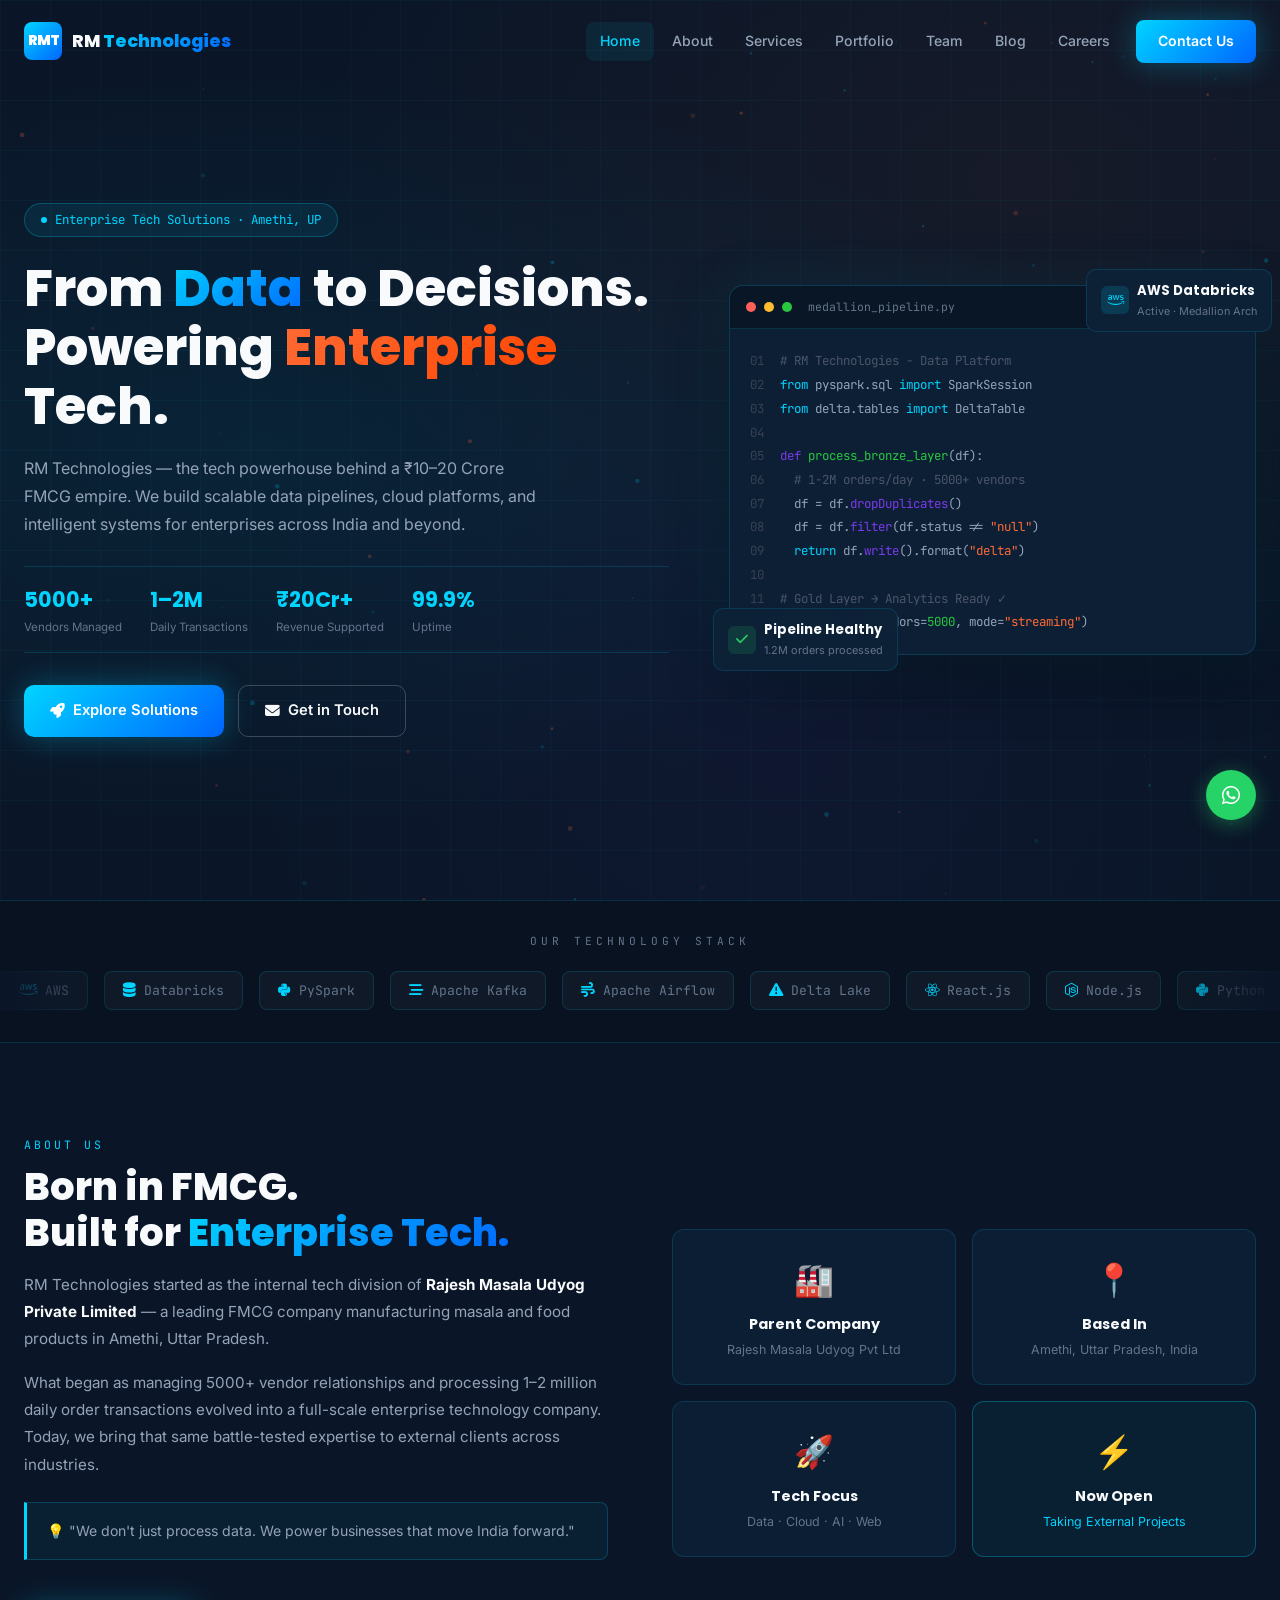
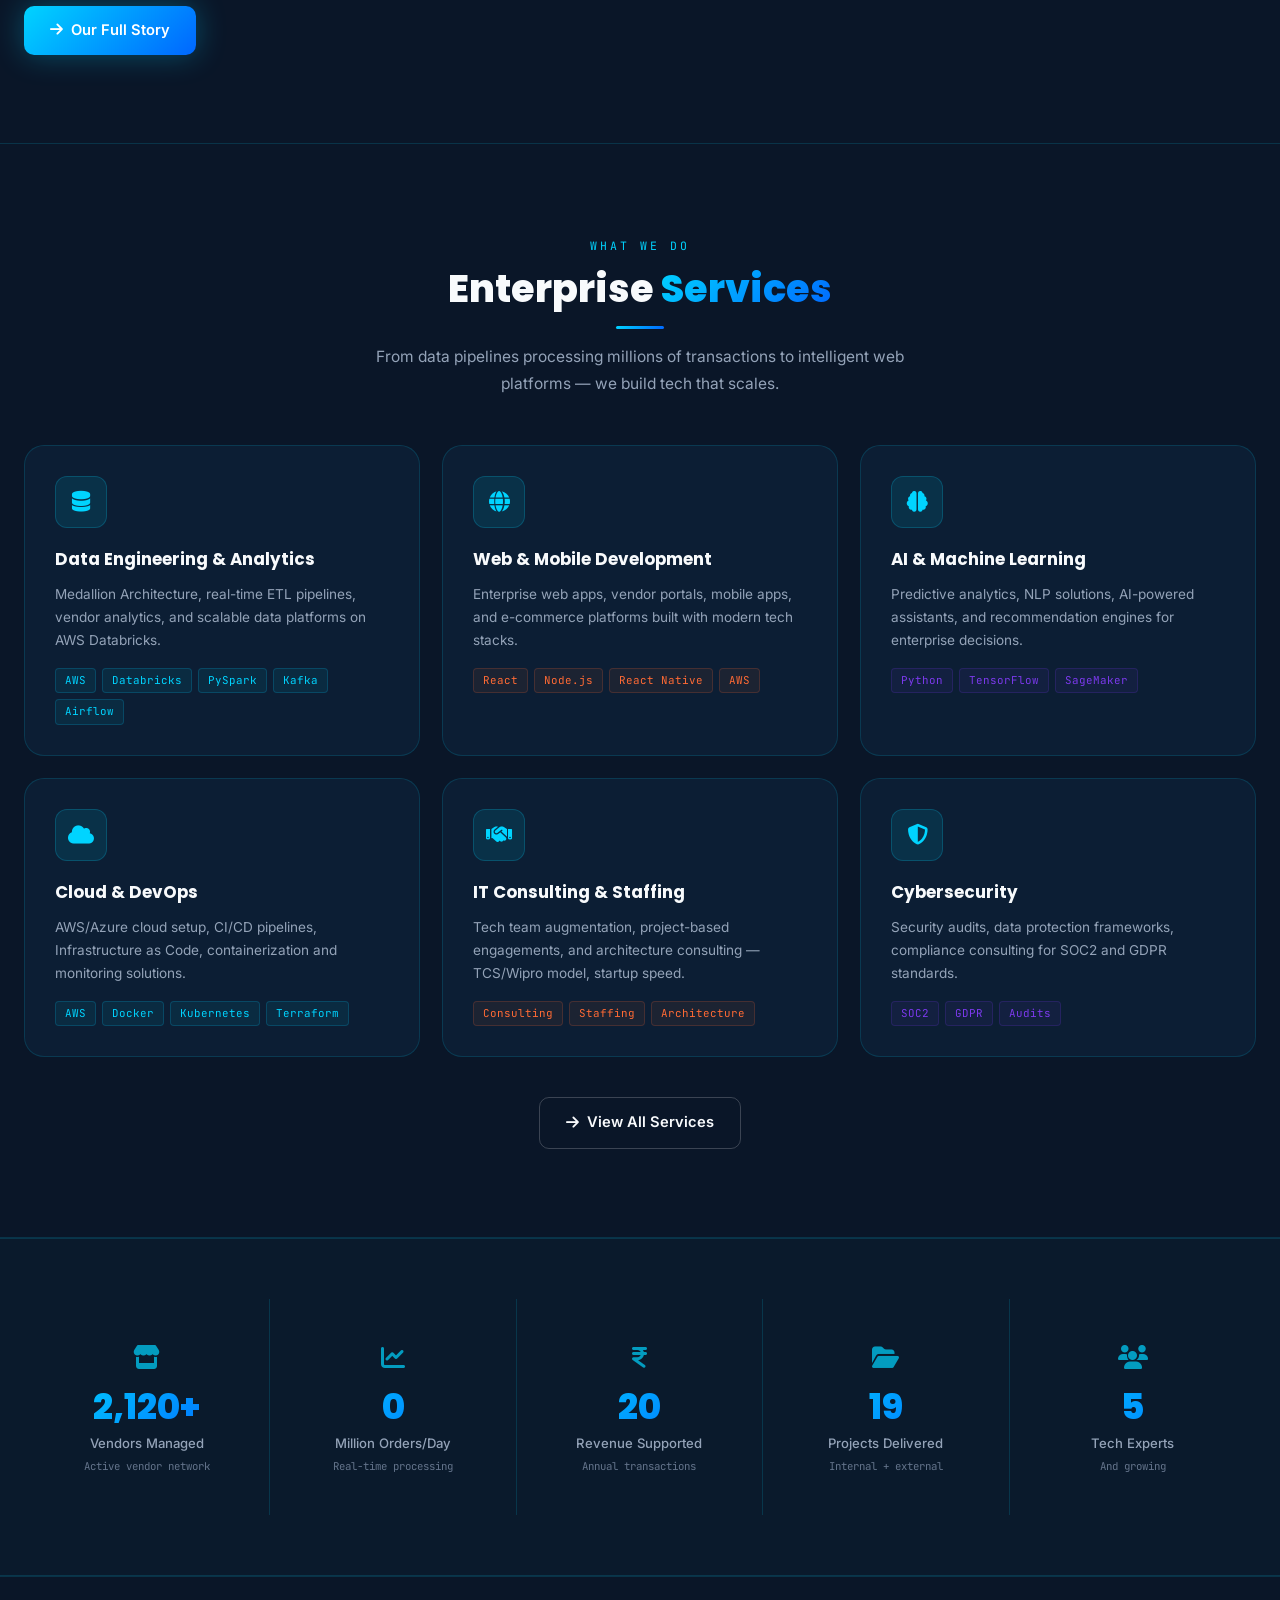
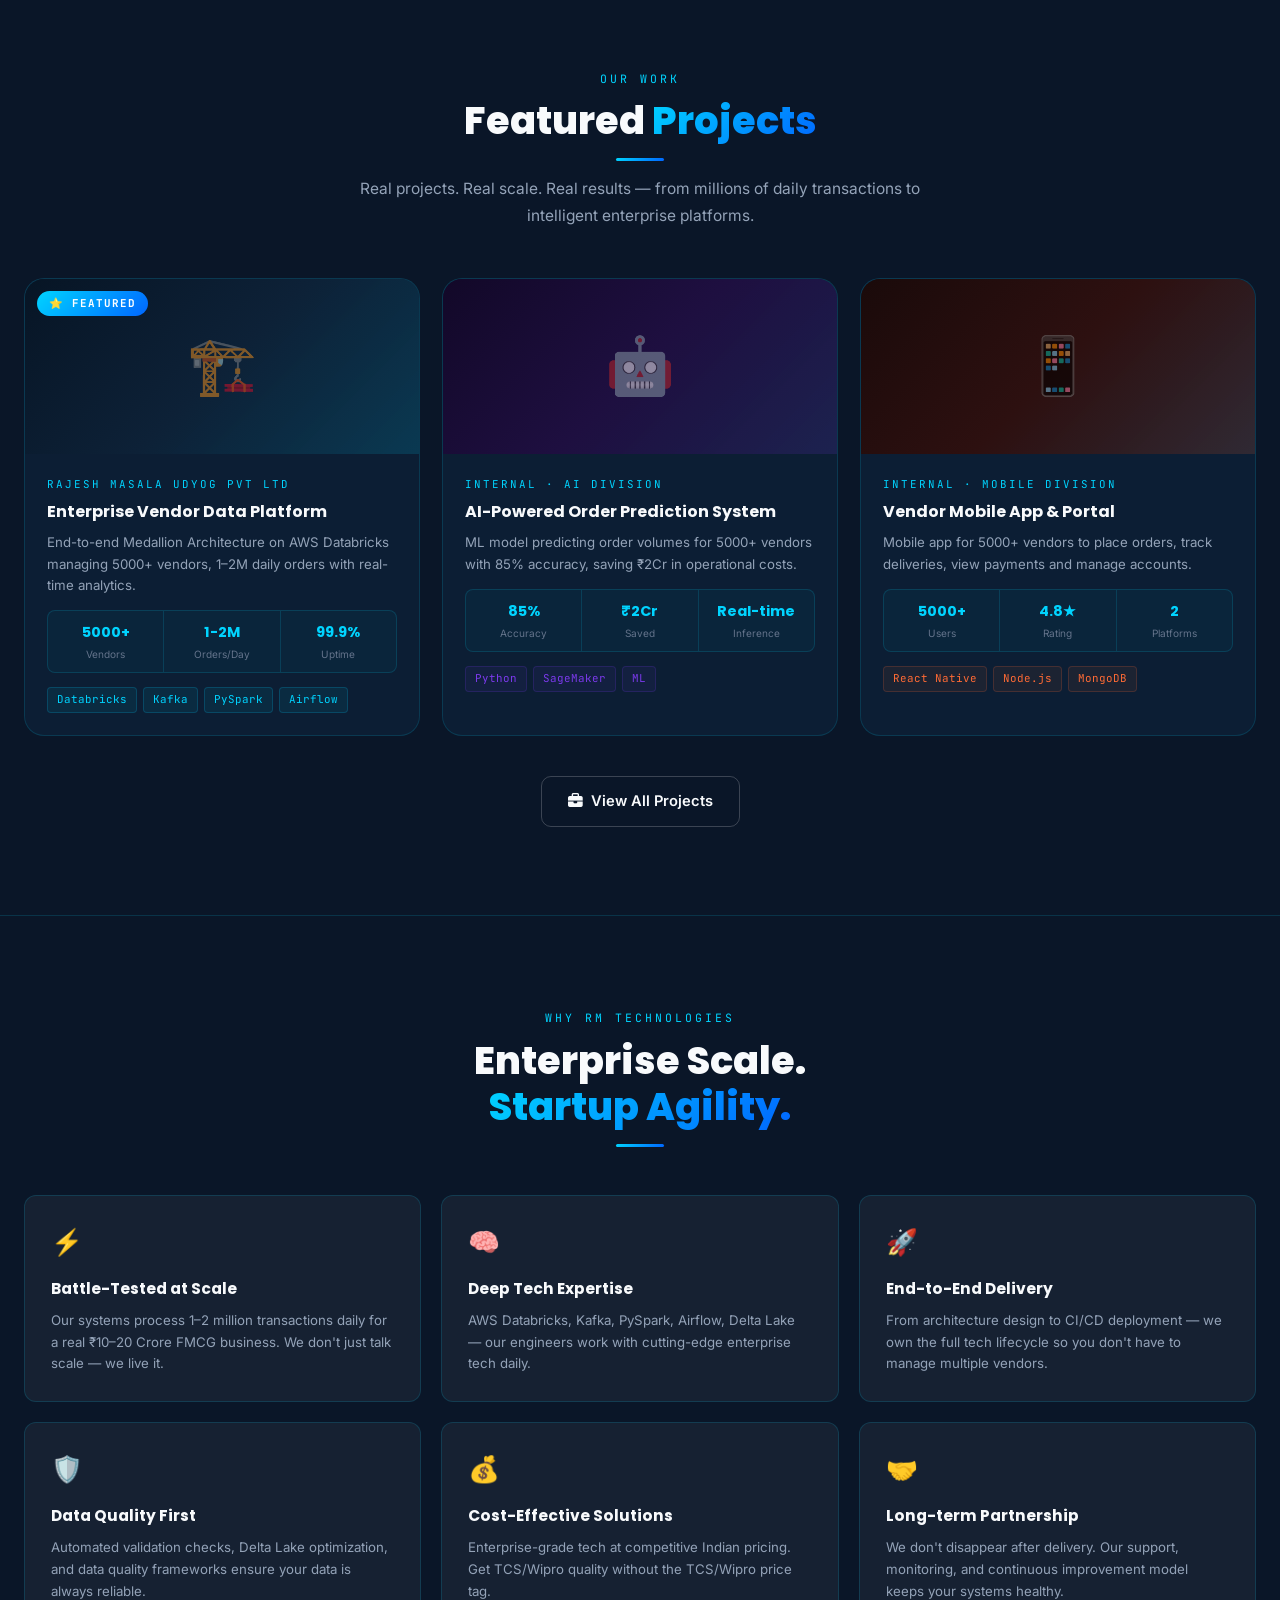
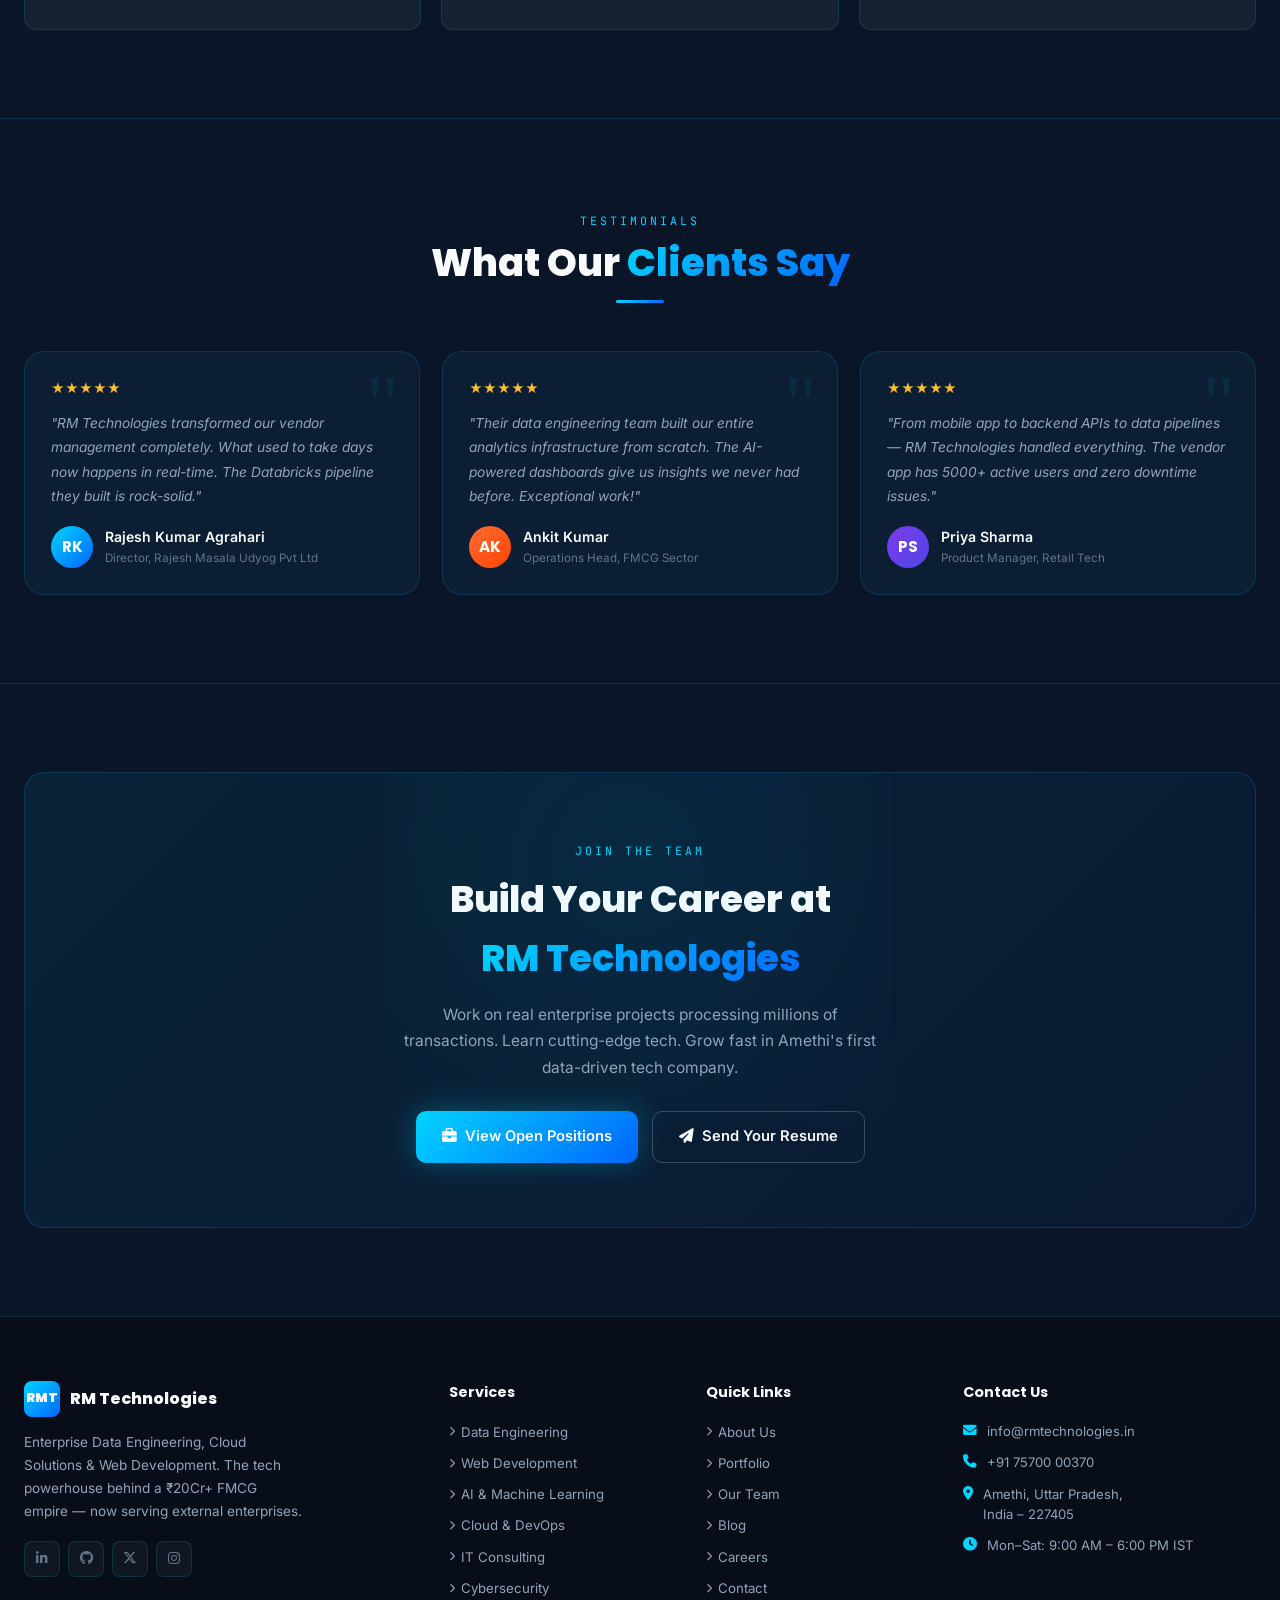
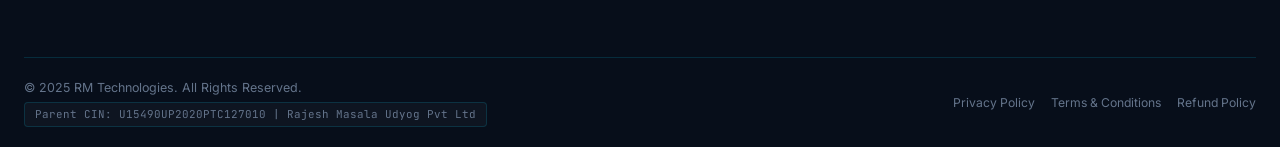
==== commit ed5f6449: "feat: Legal pages, 404, sitemap, robots.txt, htaccess + phone number 7570000370 updated everywhere" ====
--- a/index.html
+++ b/index.html
@@ -700,7 +700,7 @@
         </div>
         <div class="footer-contact-row">
           <i class="fa-solid fa-phone"></i>
-          <span>+91 XXXXX XXXXX</span>
+          <span>+91 75700 00370</span>
         </div>
         <div class="footer-contact-row">
           <i class="fa-solid fa-location-dot"></i>
@@ -731,7 +731,7 @@
 <!-- ═══════════════════════════════════
      FLOATING BUTTONS
 ═══════════════════════════════════ -->
-<a href="https://wa.me/91XXXXXXXXXX" class="whatsapp-float" target="_blank" aria-label="WhatsApp">
+<a href="https://wa.me/917570000370" class="whatsapp-float" target="_blank" aria-label="WhatsApp">
   <i class="fa-brands fa-whatsapp"></i>
 </a>
 
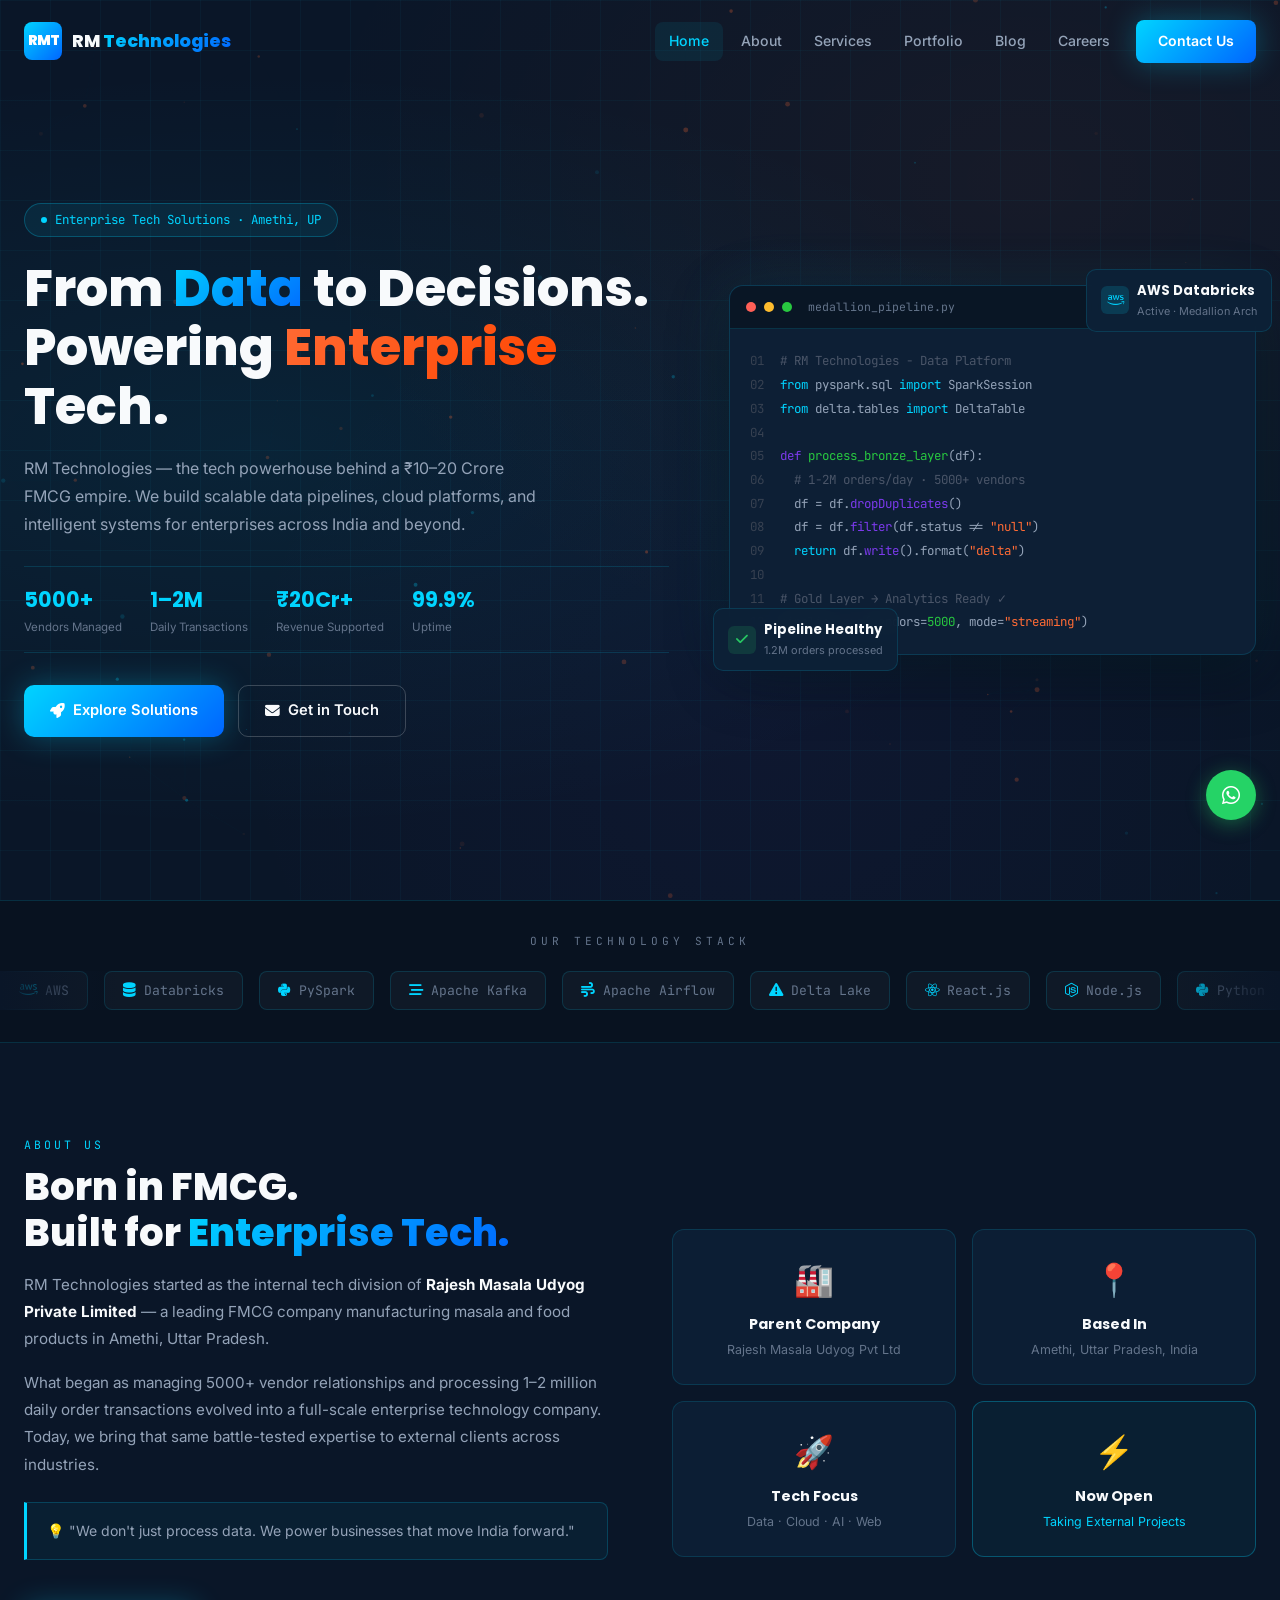
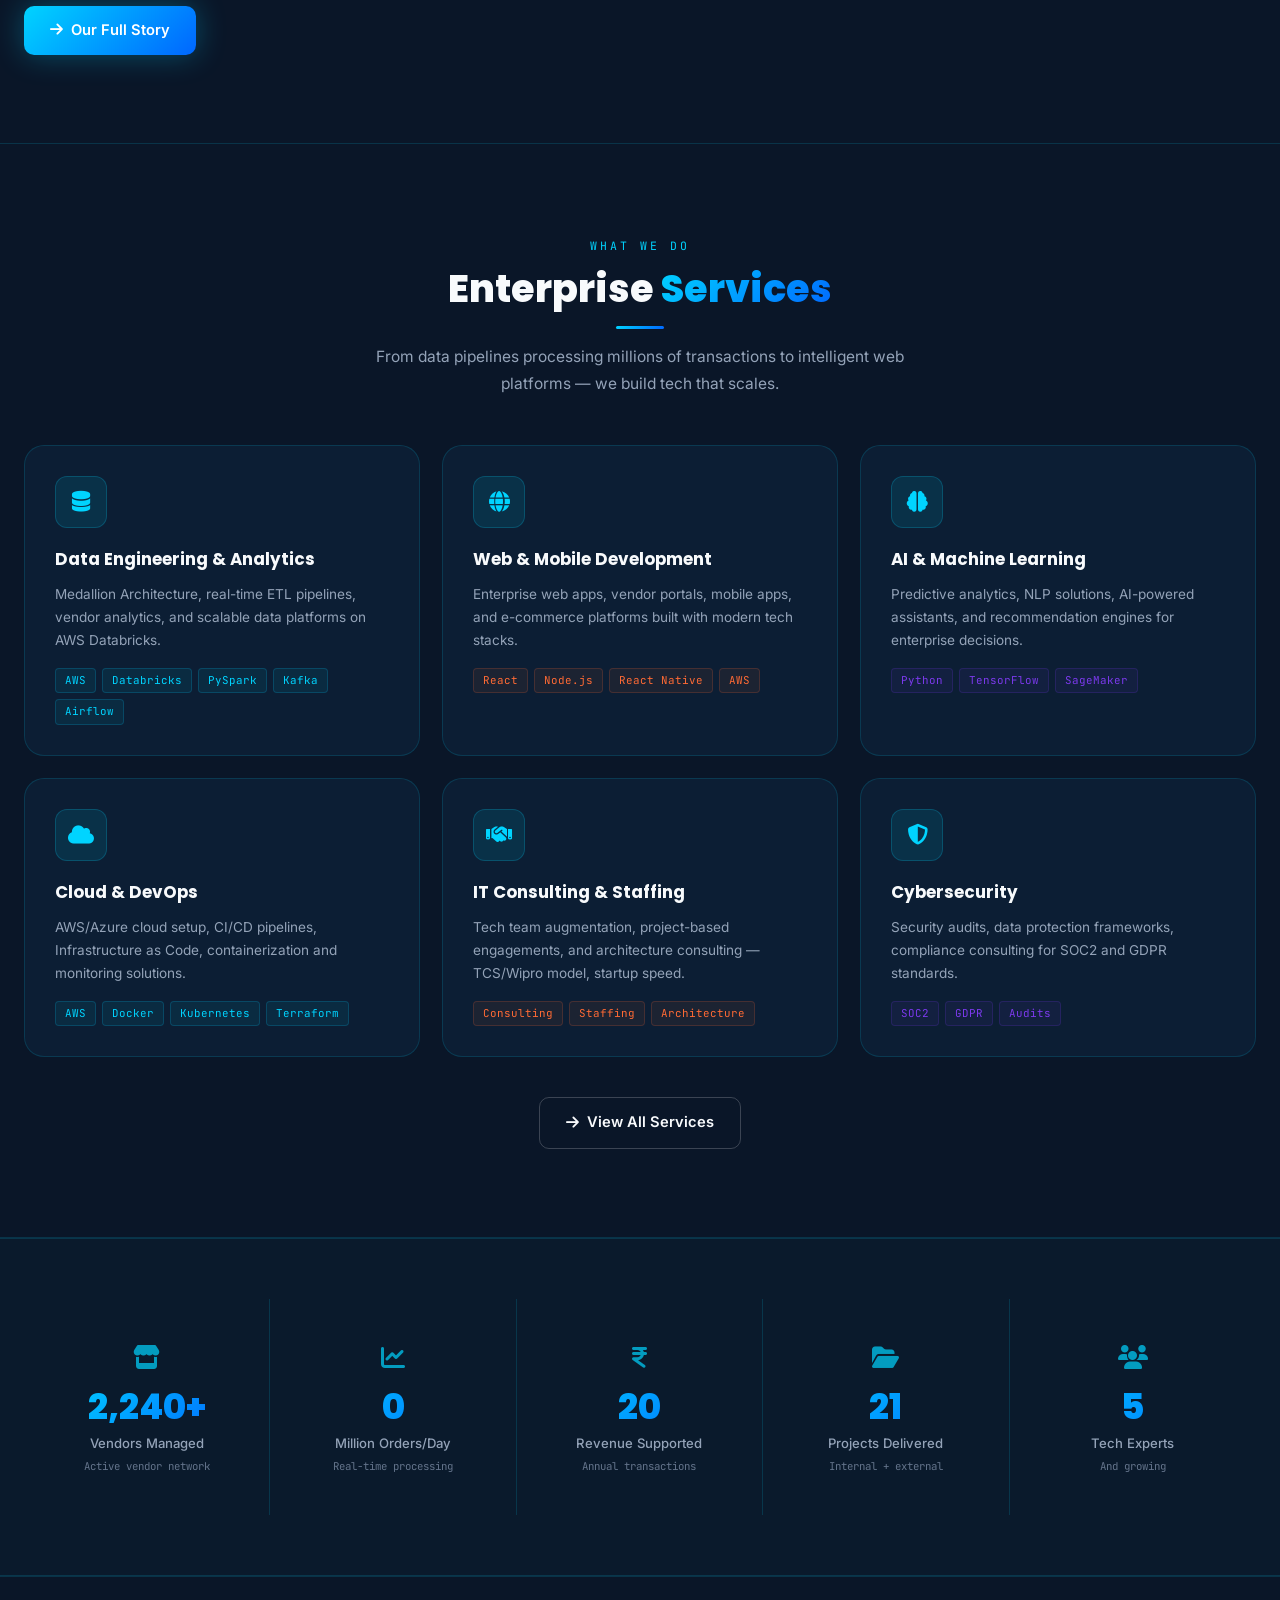
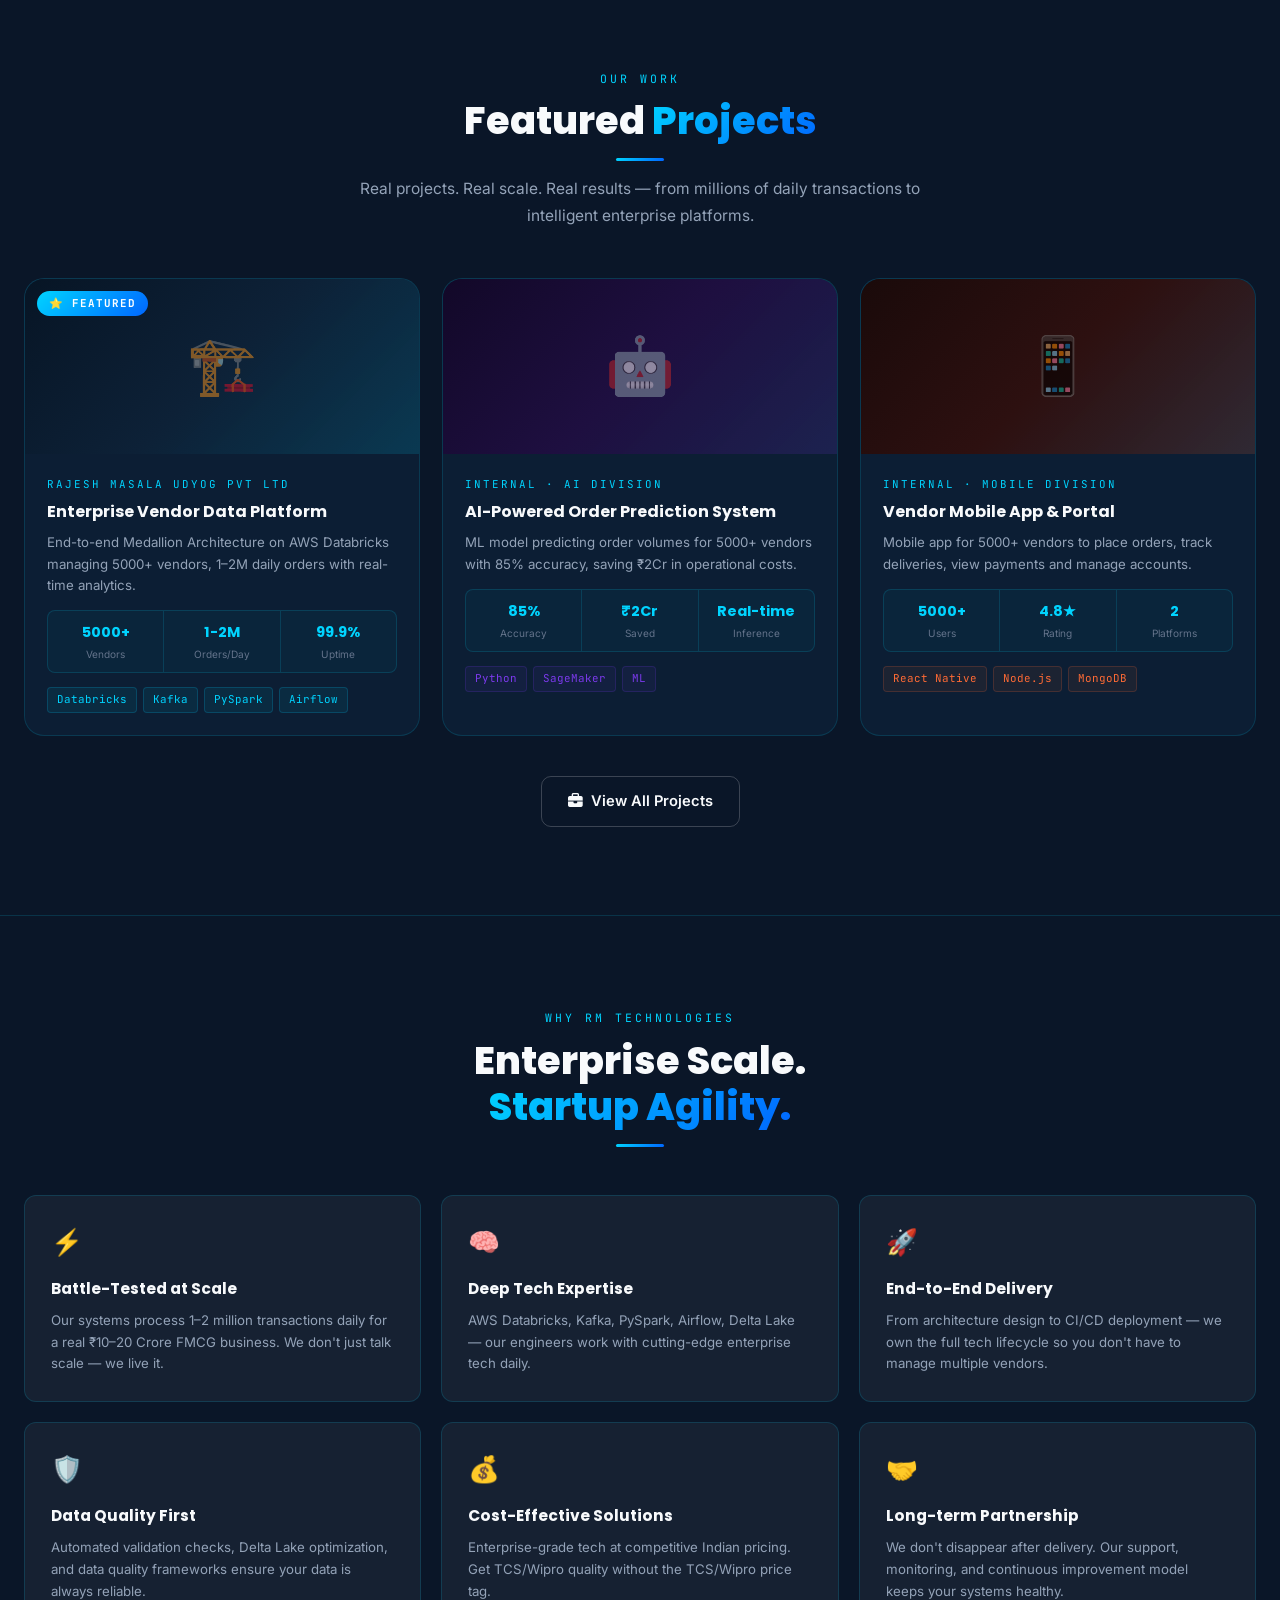
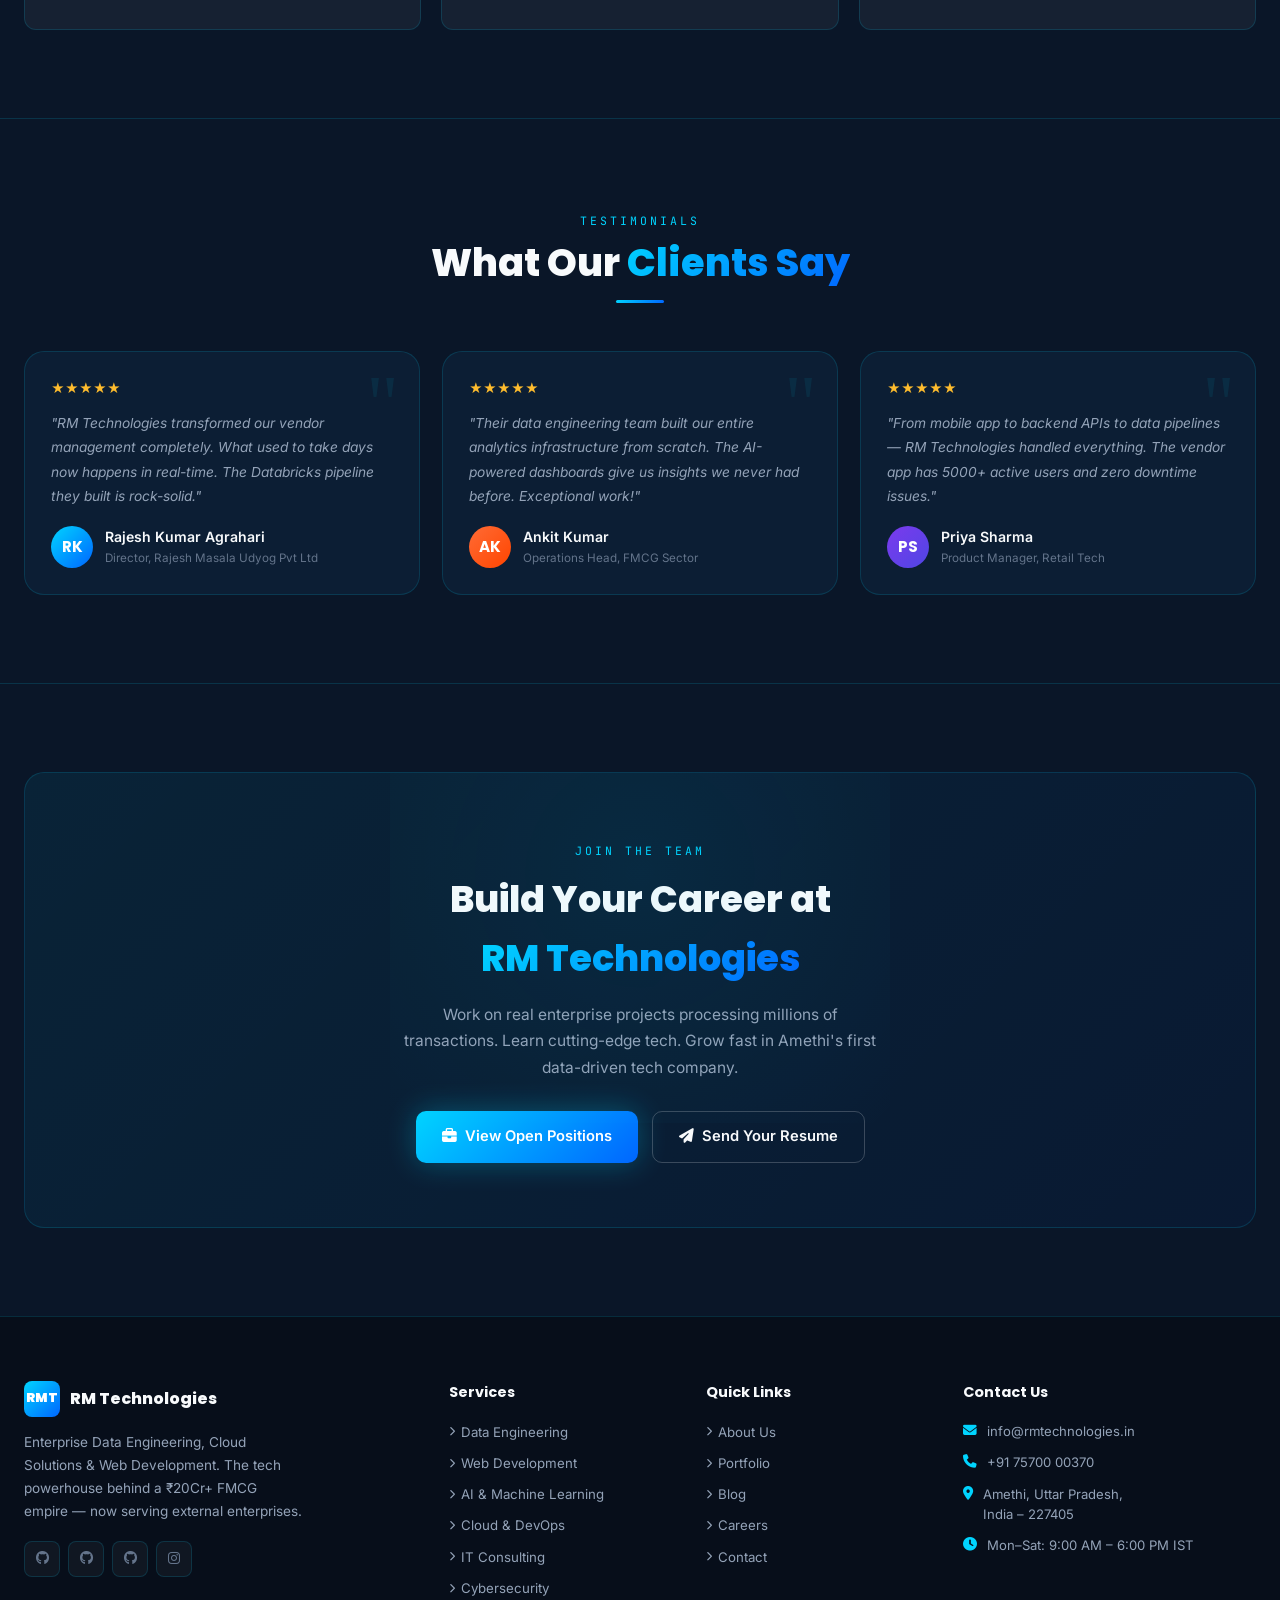
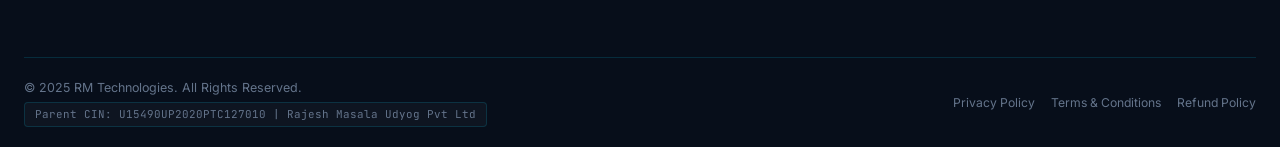
==== commit 93150c61: "remove team page, remove linkedin/x, add github everywhere" ====
--- a/index.html
+++ b/index.html
@@ -45,7 +45,6 @@
       <a href="about.html">About</a>
       <a href="services.html">Services</a>
       <a href="portfolio.html">Portfolio</a>
-      <a href="team.html">Team</a>
       <a href="blog.html">Blog</a>
       <a href="careers.html">Careers</a>
       <a href="contact.html" class="nav-cta">Contact Us</a>
@@ -62,7 +61,6 @@
   <a href="about.html">About</a>
   <a href="services.html">Services</a>
   <a href="portfolio.html">Portfolio</a>
-  <a href="team.html">Team</a>
   <a href="blog.html">Blog</a>
   <a href="careers.html">Careers</a>
   <a href="contact.html">Contact Us</a>
@@ -658,9 +656,9 @@
         </div>
         <p>Enterprise Data Engineering, Cloud Solutions & Web Development. The tech powerhouse behind a ₹20Cr+ FMCG empire — now serving external enterprises.</p>
         <div class="social-links">
-          <a href="#" class="social-btn" aria-label="LinkedIn"><i class="fa-brands fa-linkedin-in"></i></a>
+          <a href="#" class="social-btn" aria-label="LinkedIn"><i class="fa-brands fa-github"></i></a>
           <a href="#" class="social-btn" aria-label="GitHub"><i class="fa-brands fa-github"></i></a>
-          <a href="#" class="social-btn" aria-label="Twitter"><i class="fa-brands fa-x-twitter"></i></a>
+          <a href="#" class="social-btn" aria-label="Twitter"><i class="fa-brands fa-github"></i></a>
           <a href="#" class="social-btn" aria-label="Instagram"><i class="fa-brands fa-instagram"></i></a>
         </div>
       </div>
@@ -684,7 +682,6 @@
         <ul>
           <li><a href="about.html"><i class="fa-solid fa-chevron-right" style="font-size:0.6rem;"></i> About Us</a></li>
           <li><a href="portfolio.html"><i class="fa-solid fa-chevron-right" style="font-size:0.6rem;"></i> Portfolio</a></li>
-          <li><a href="team.html"><i class="fa-solid fa-chevron-right" style="font-size:0.6rem;"></i> Our Team</a></li>
           <li><a href="blog.html"><i class="fa-solid fa-chevron-right" style="font-size:0.6rem;"></i> Blog</a></li>
           <li><a href="careers.html"><i class="fa-solid fa-chevron-right" style="font-size:0.6rem;"></i> Careers</a></li>
           <li><a href="contact.html"><i class="fa-solid fa-chevron-right" style="font-size:0.6rem;"></i> Contact</a></li>
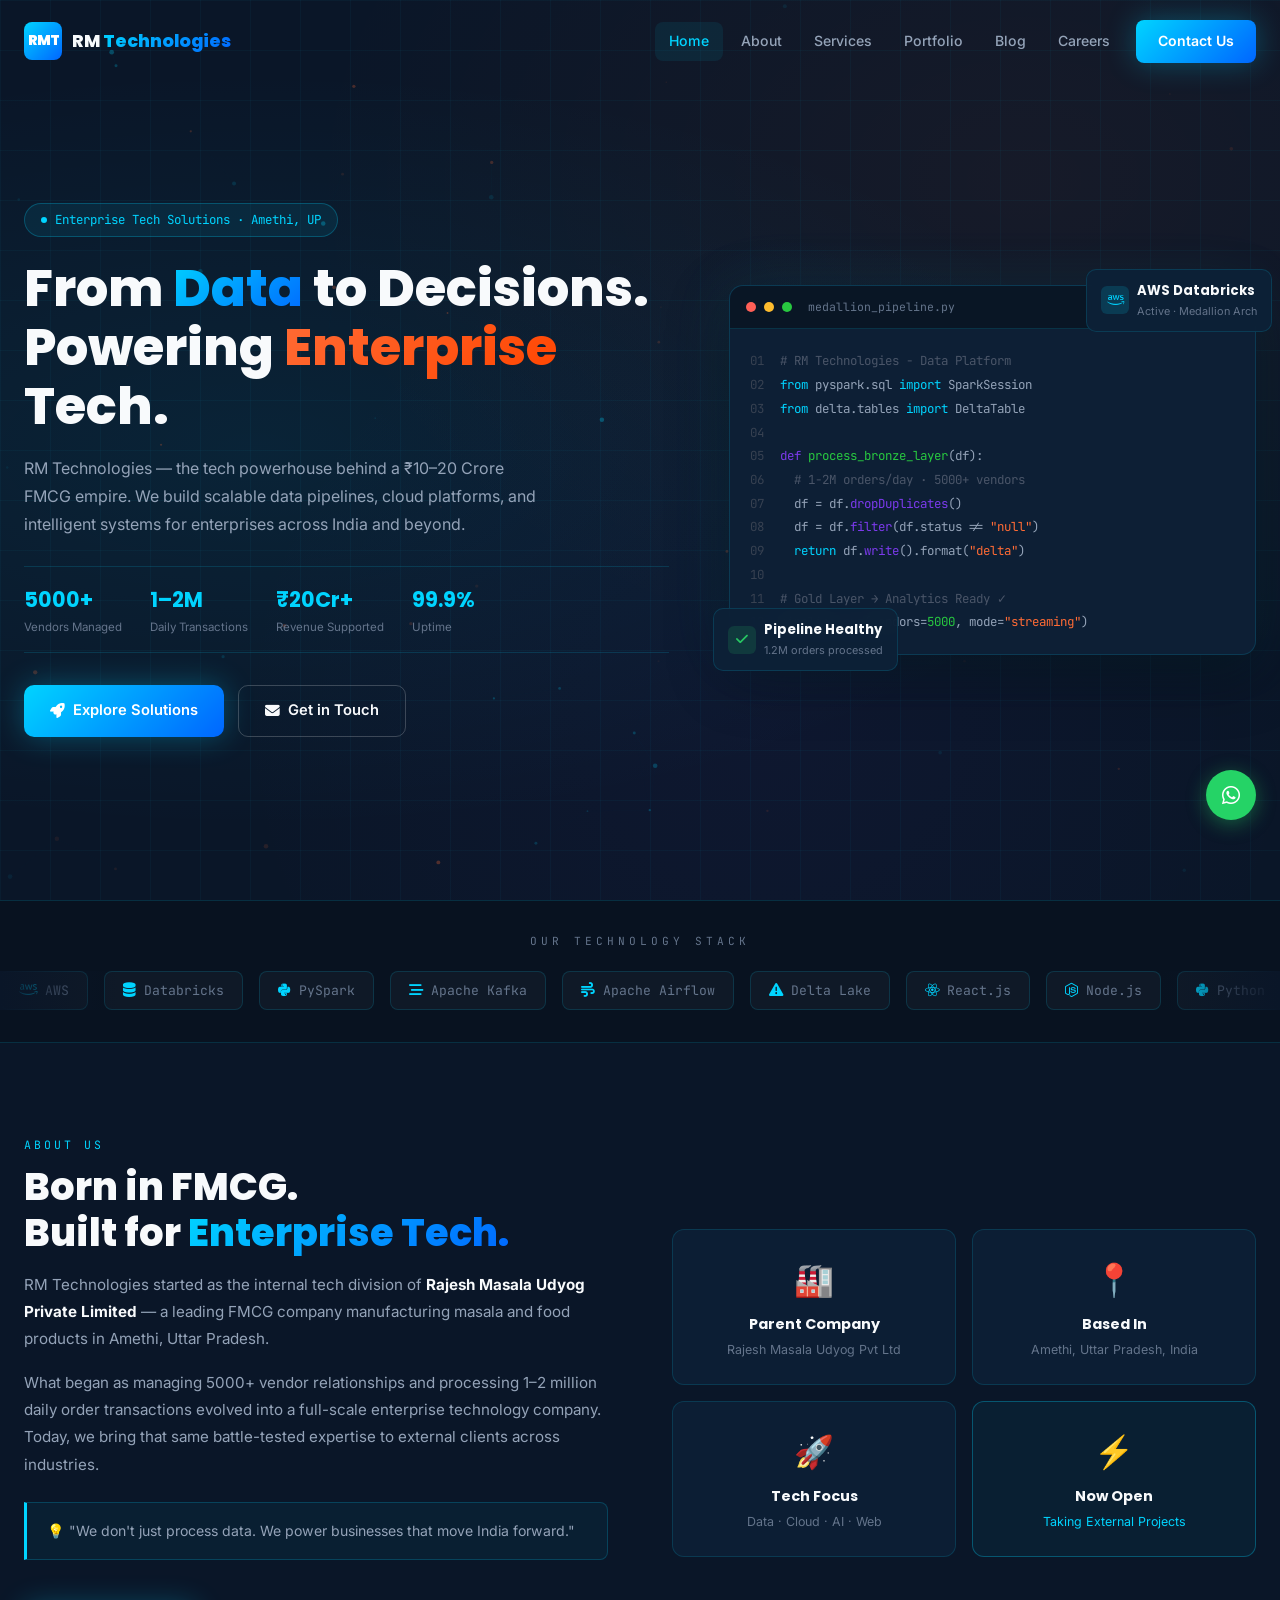
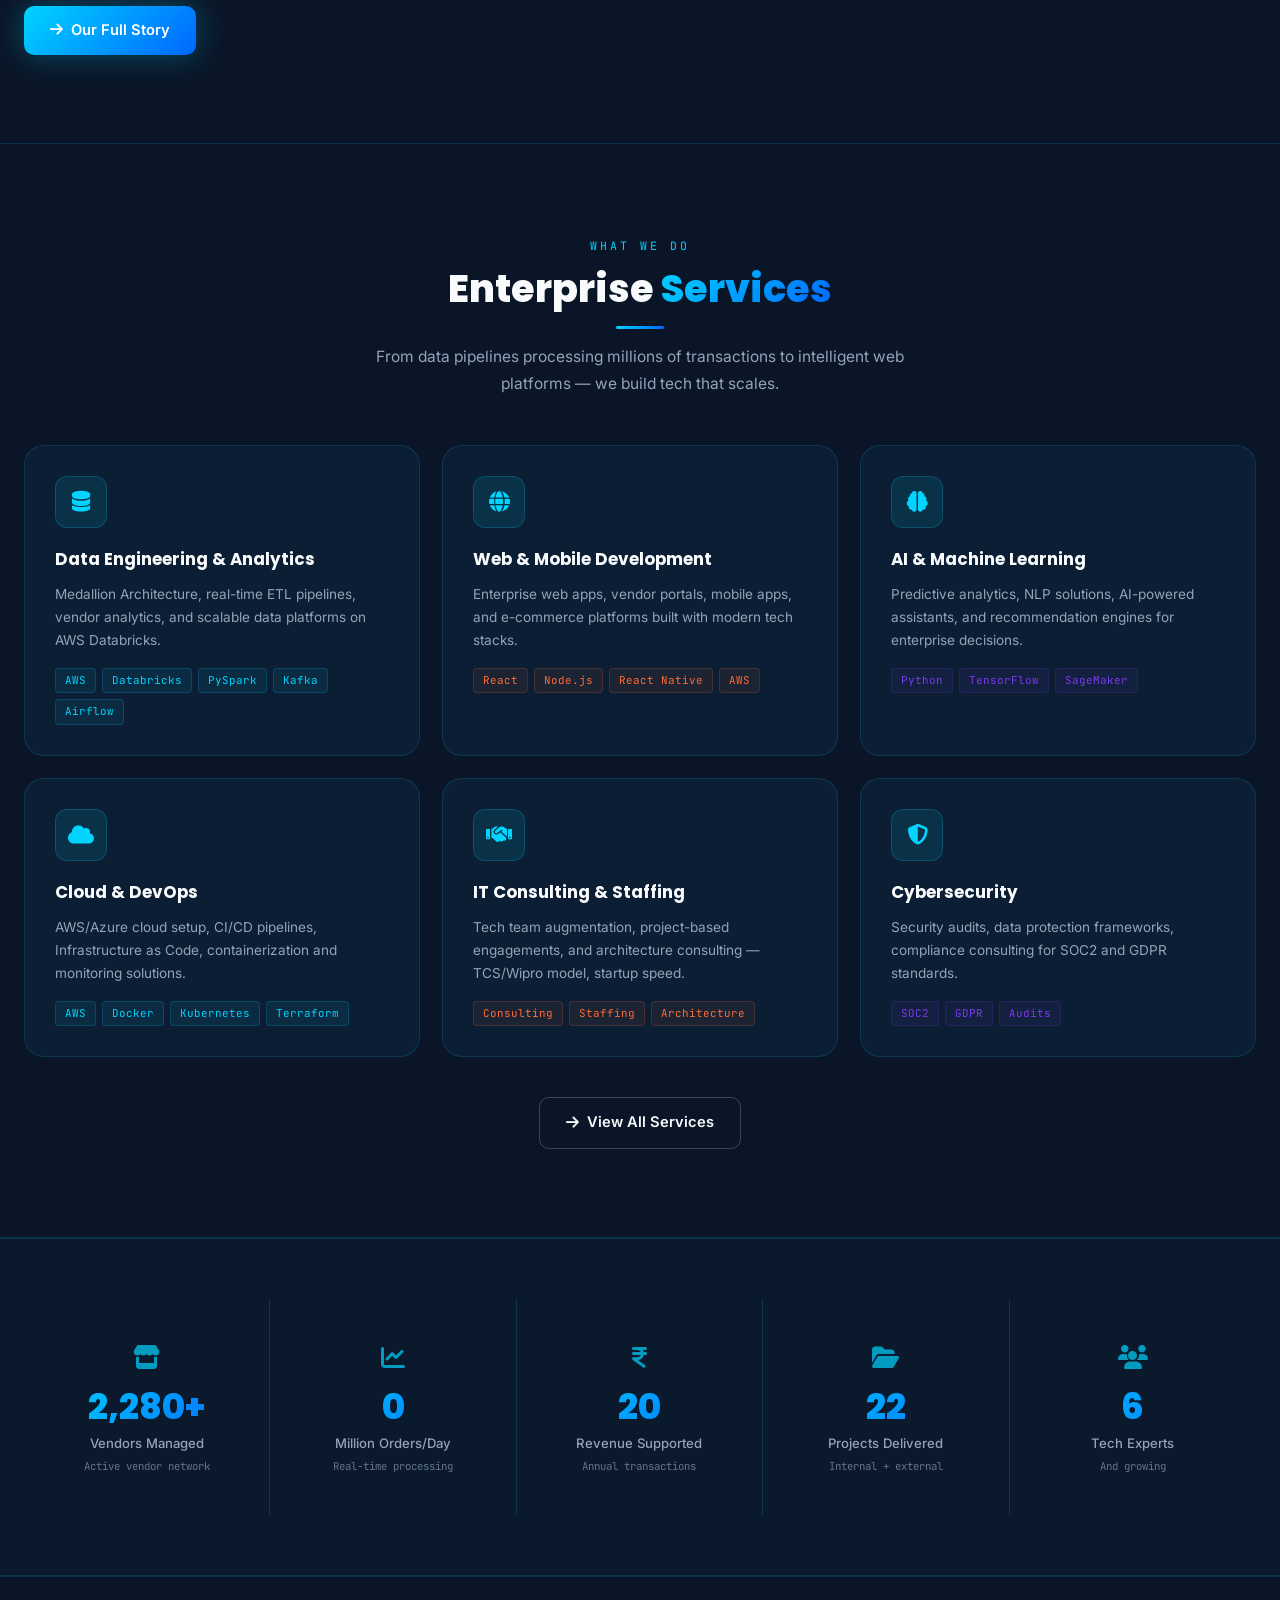
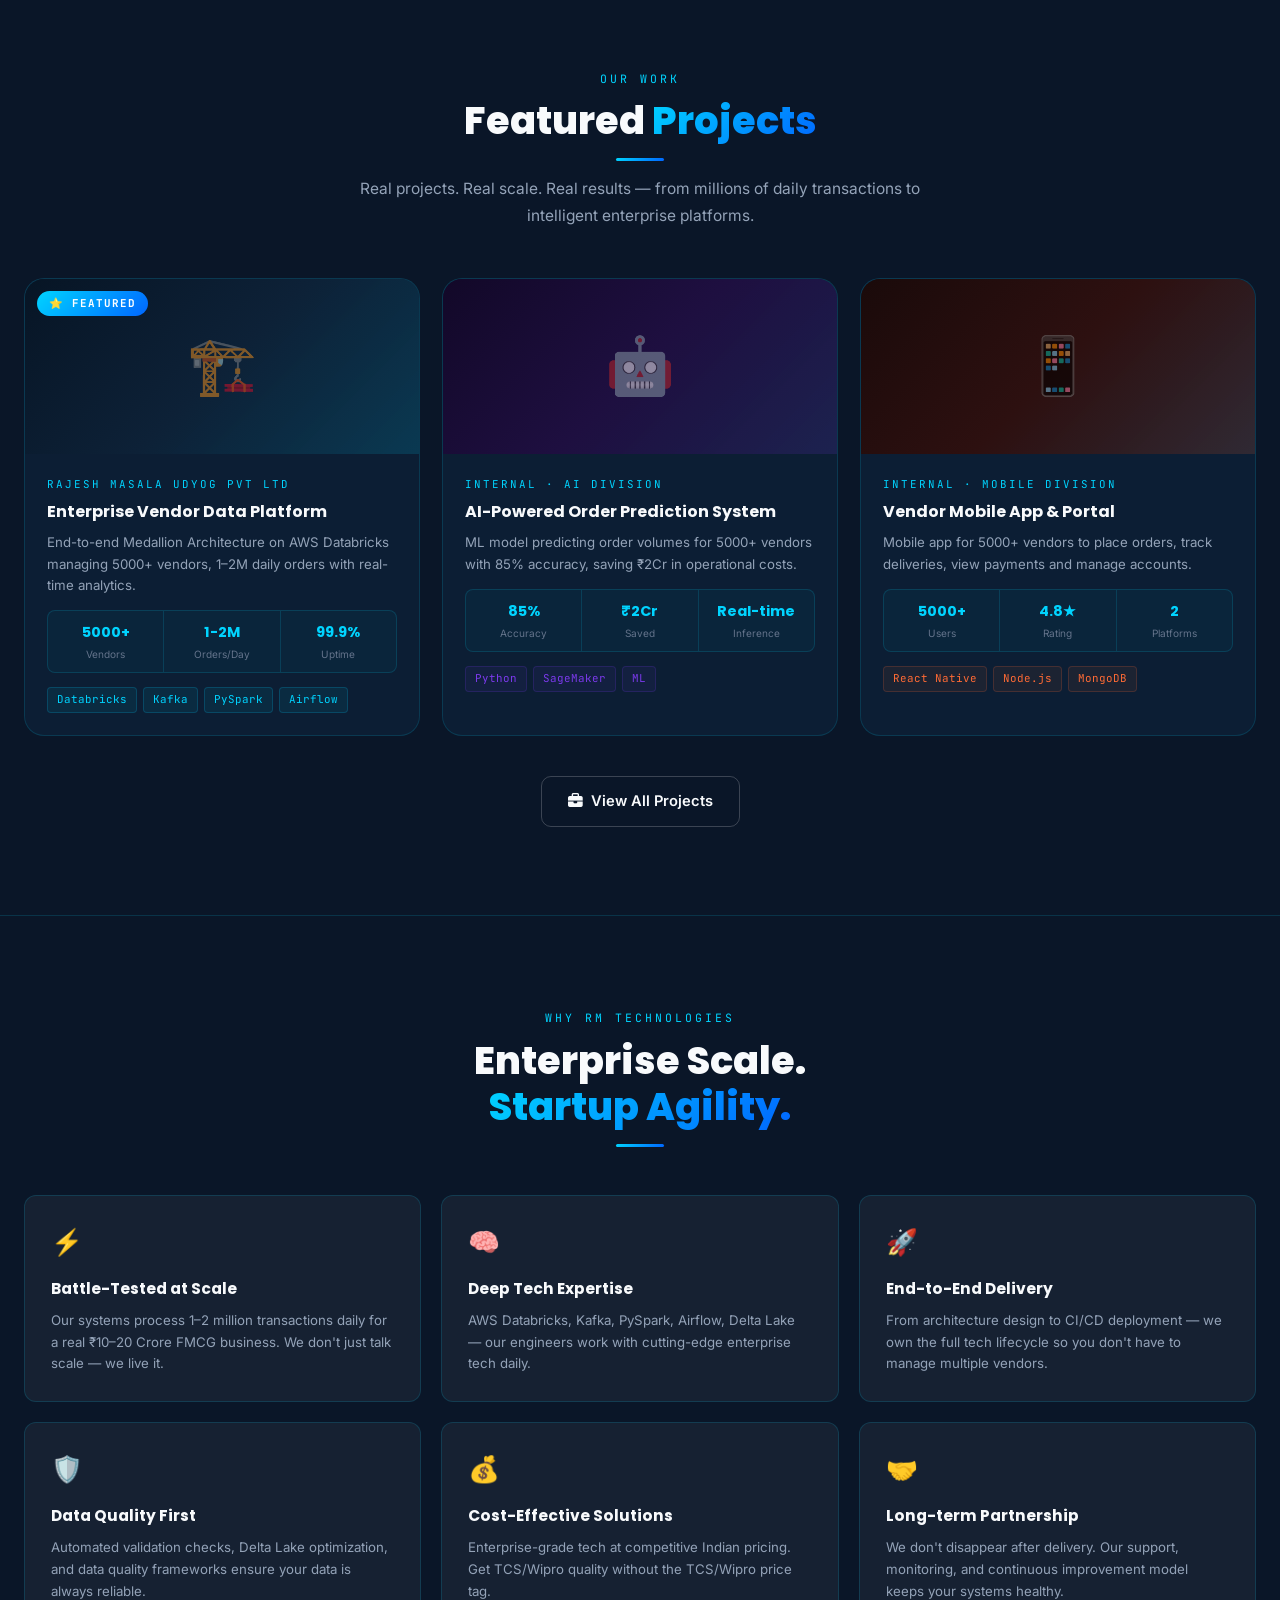
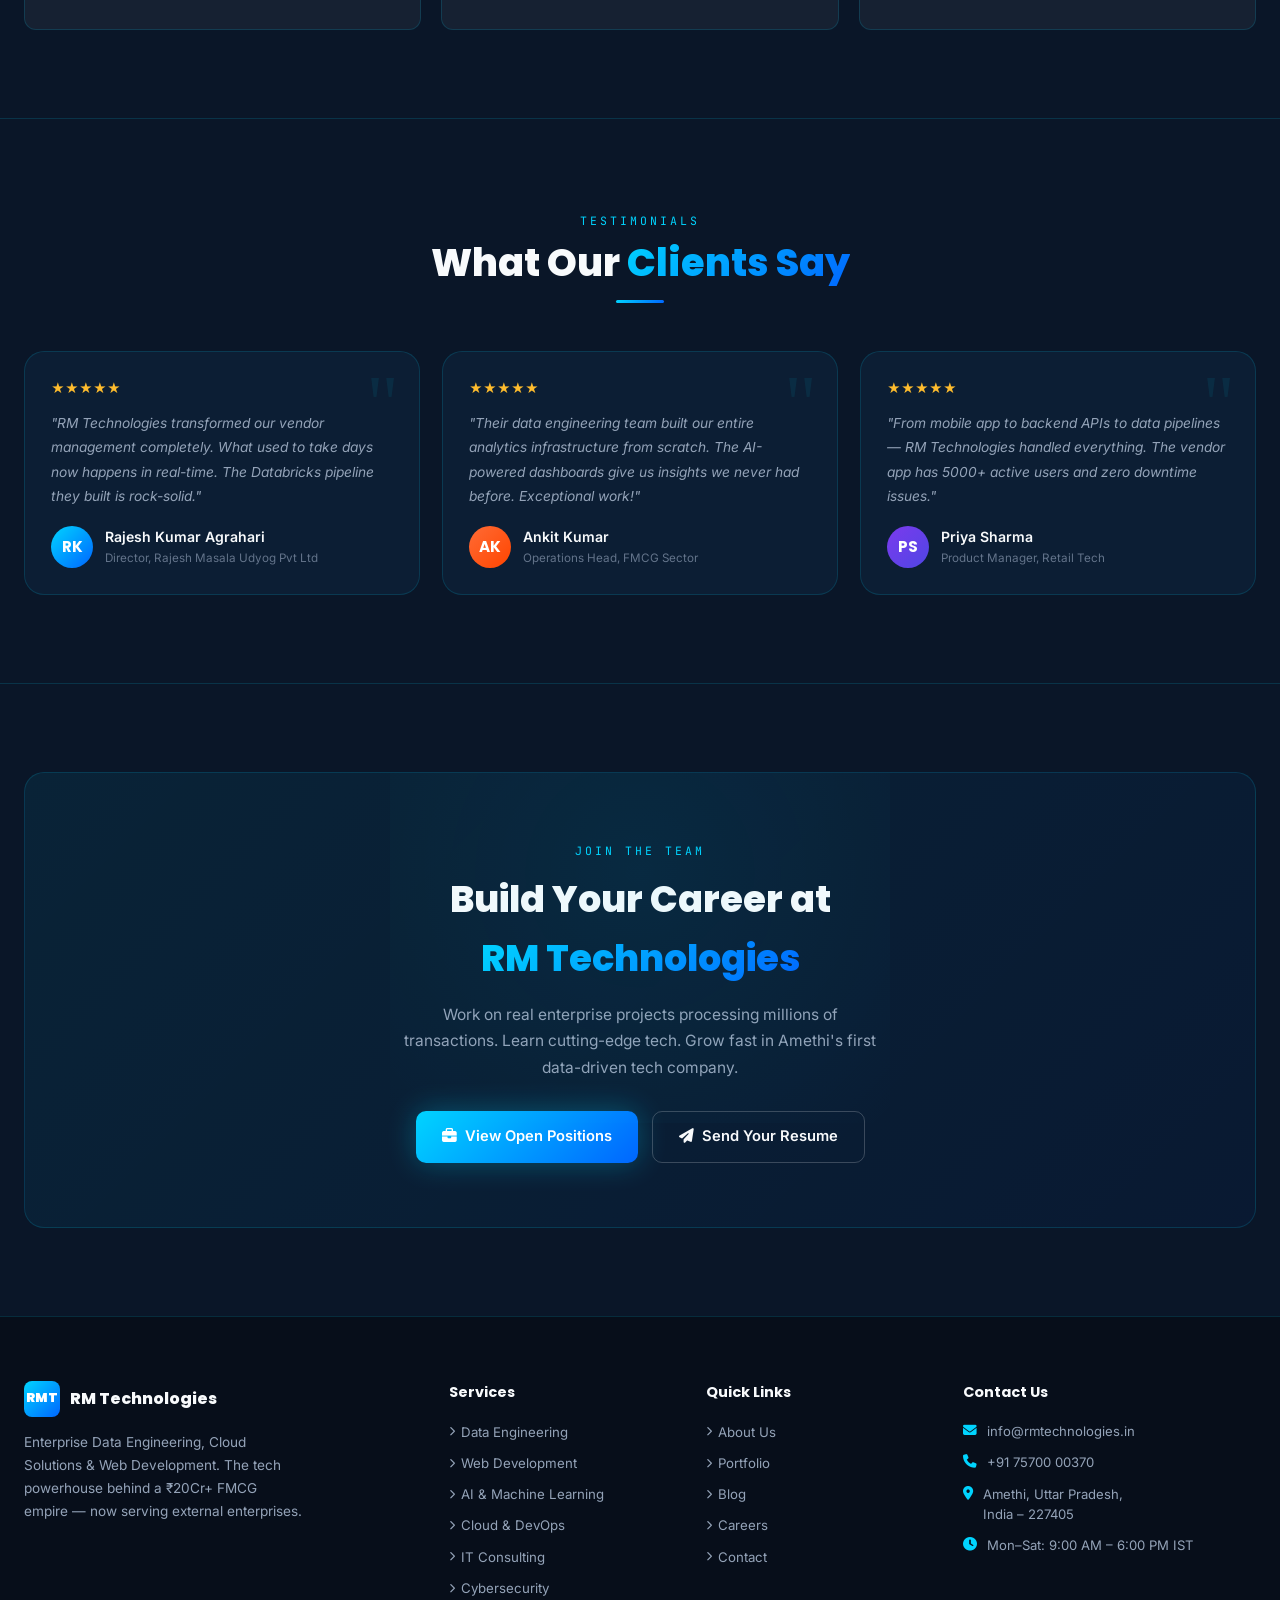
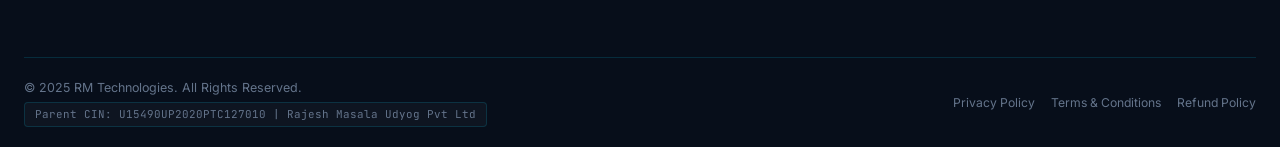
==== commit e9d664d1: "fix: removed all remaining social media references" ====
--- a/index.html
+++ b/index.html
@@ -655,12 +655,6 @@
           <span class="footer-logo-name">RM Technologies</span>
         </div>
         <p>Enterprise Data Engineering, Cloud Solutions & Web Development. The tech powerhouse behind a ₹20Cr+ FMCG empire — now serving external enterprises.</p>
-        <div class="social-links">
-          <a href="#" class="social-btn" aria-label="LinkedIn"><i class="fa-brands fa-github"></i></a>
-          <a href="#" class="social-btn" aria-label="GitHub"><i class="fa-brands fa-github"></i></a>
-          <a href="#" class="social-btn" aria-label="Twitter"><i class="fa-brands fa-github"></i></a>
-          <a href="#" class="social-btn" aria-label="Instagram"><i class="fa-brands fa-instagram"></i></a>
-        </div>
       </div>
 
       <!-- Services -->
